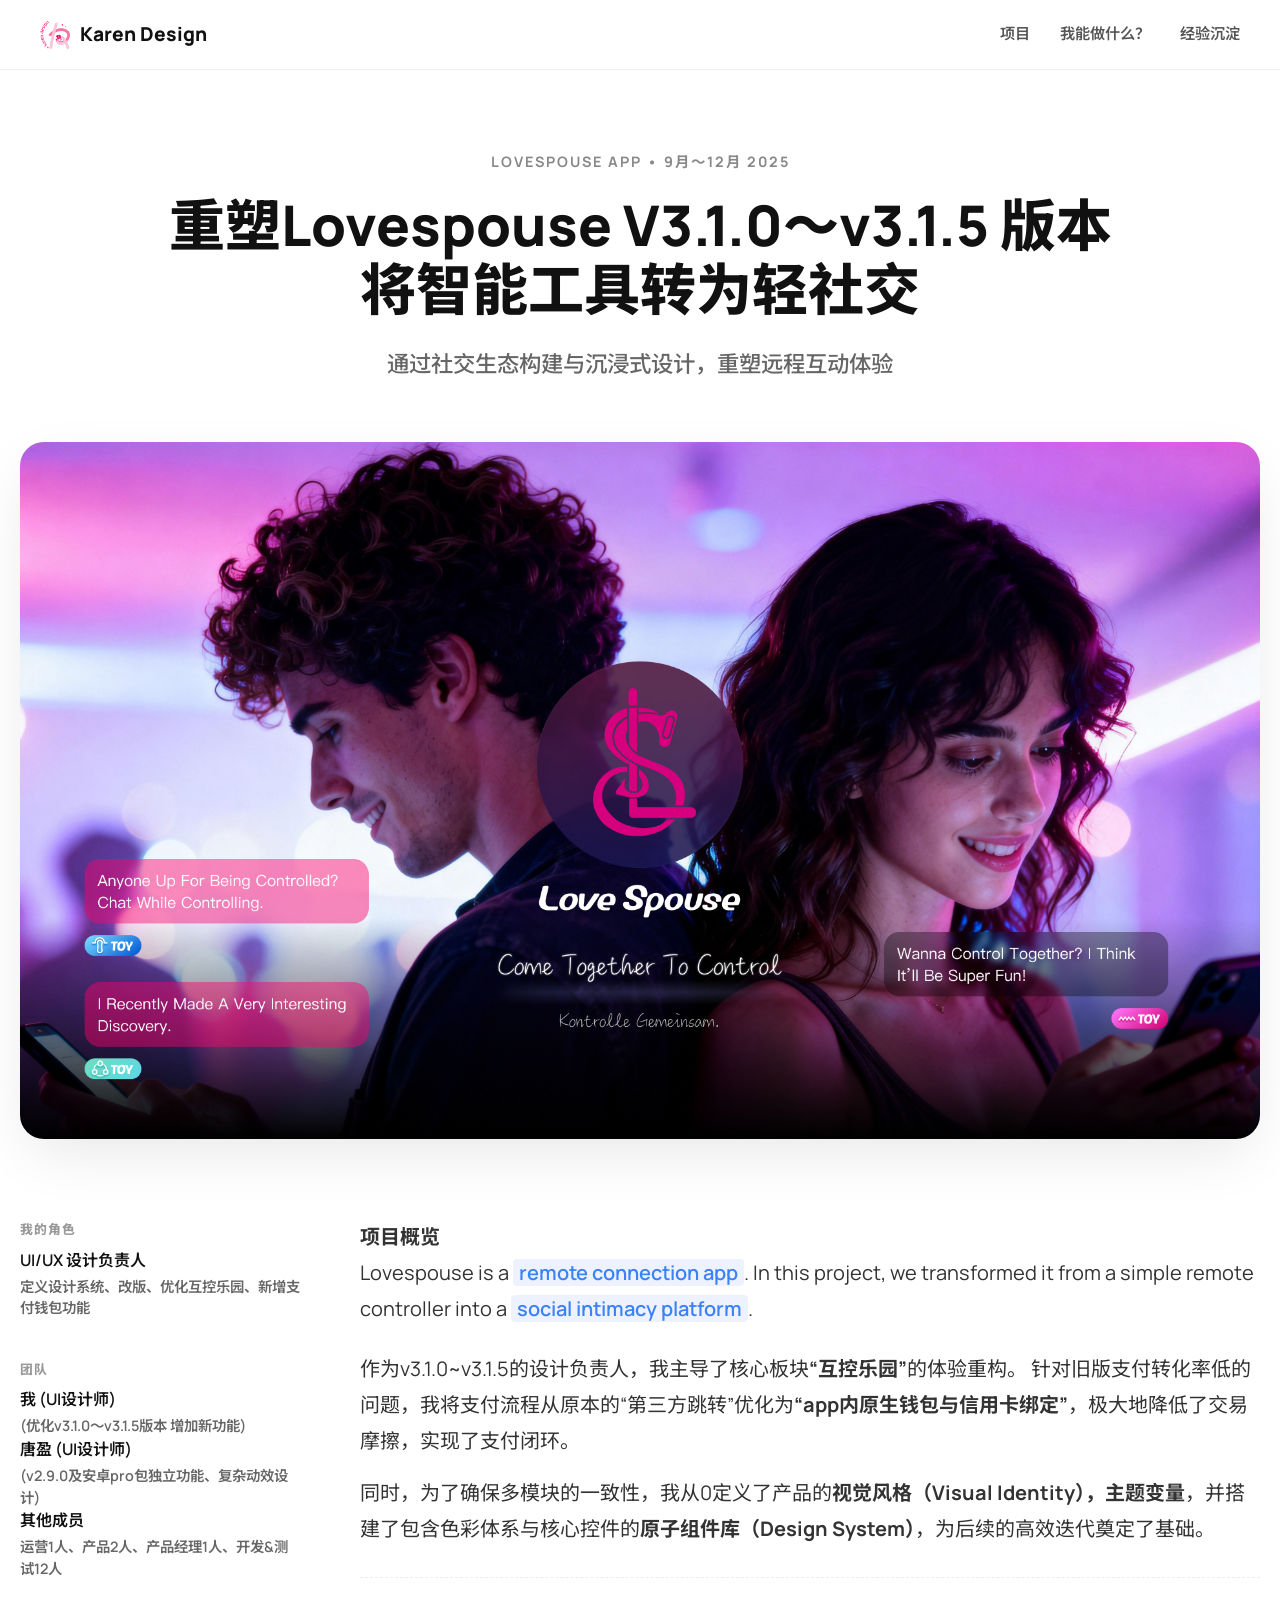
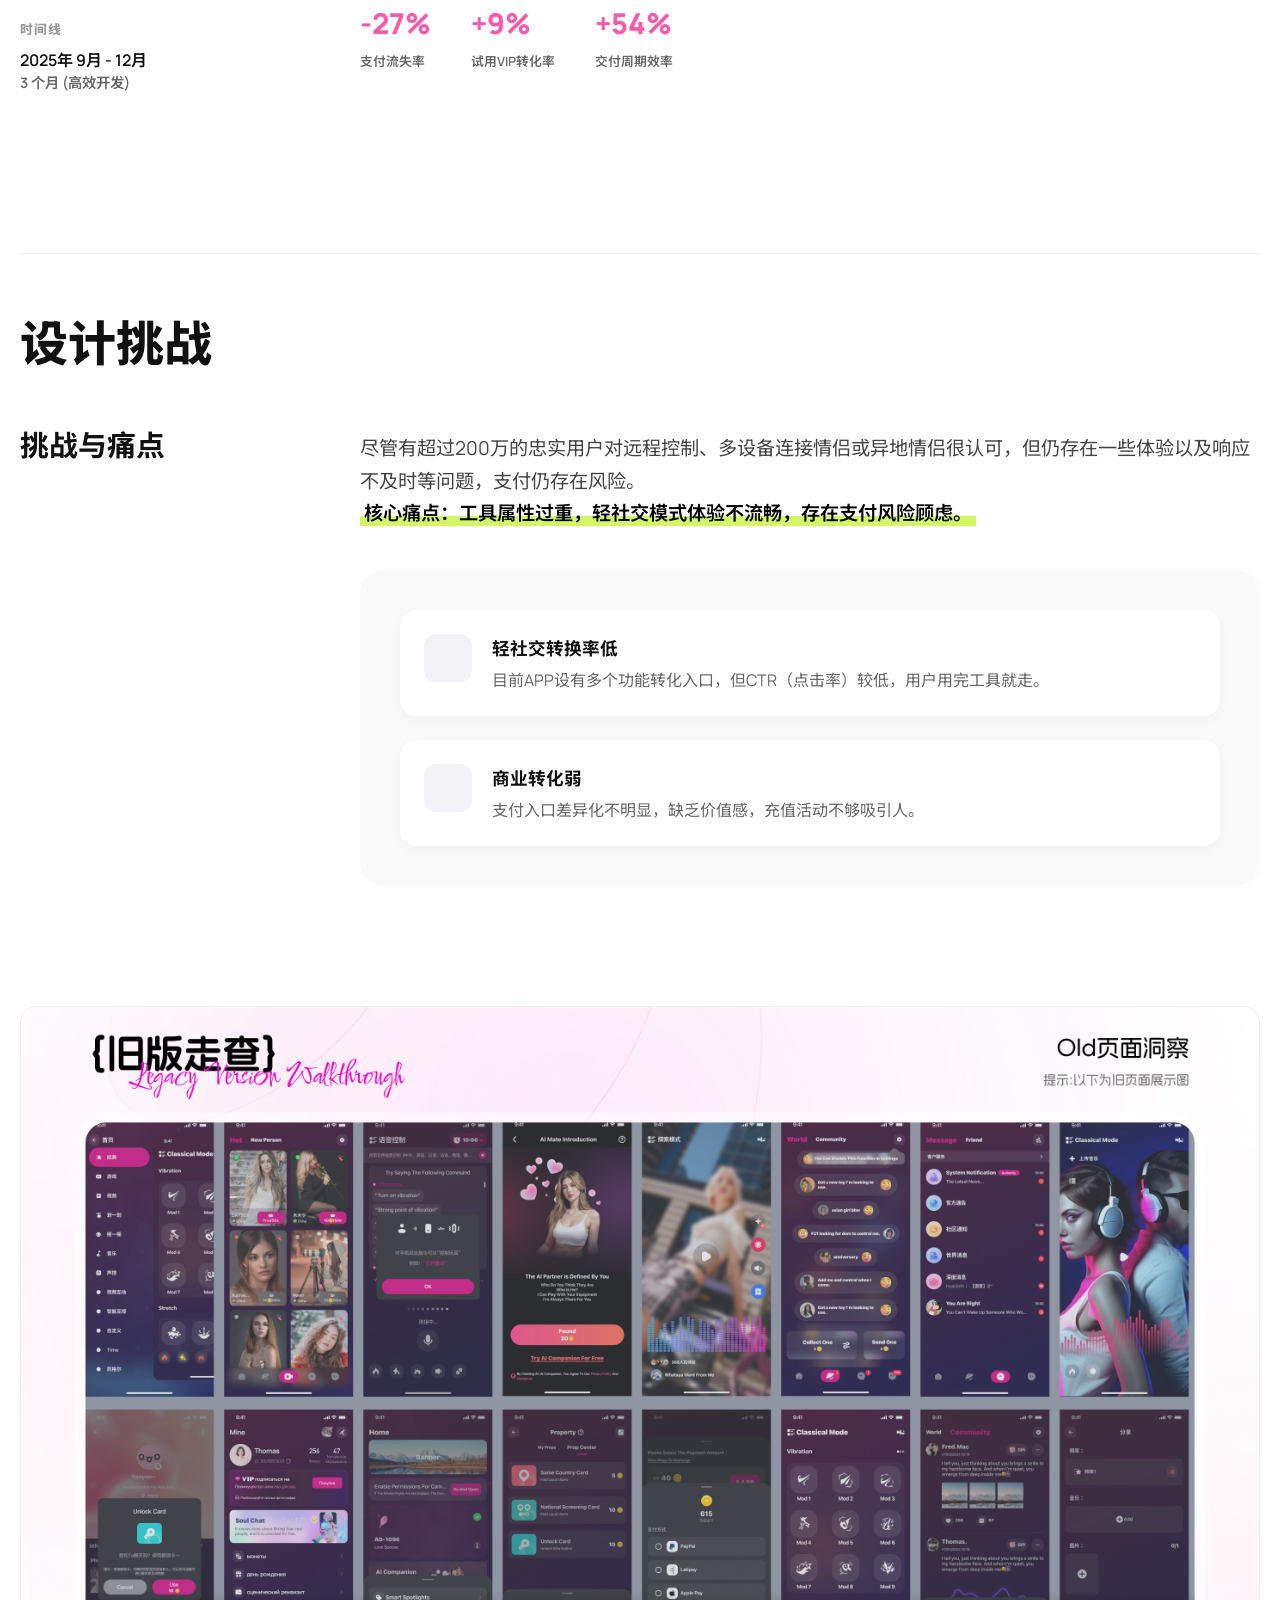
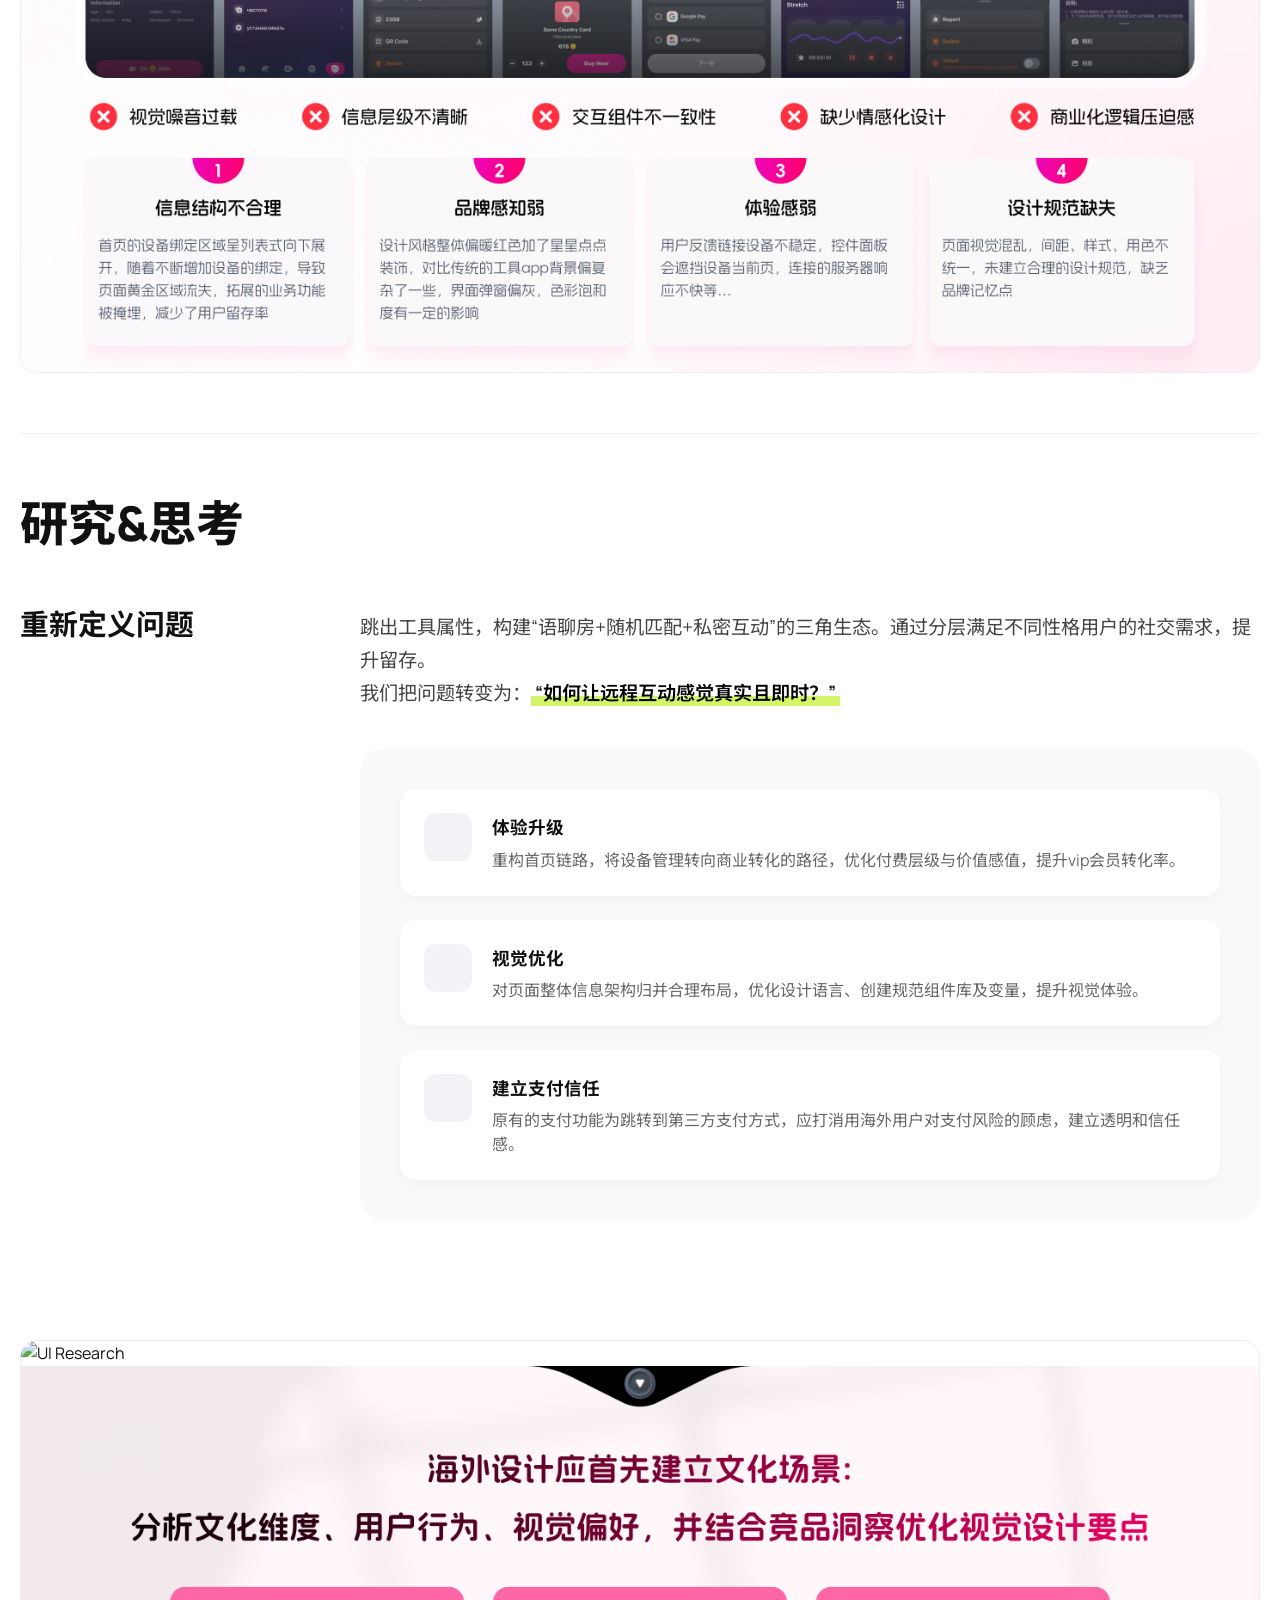
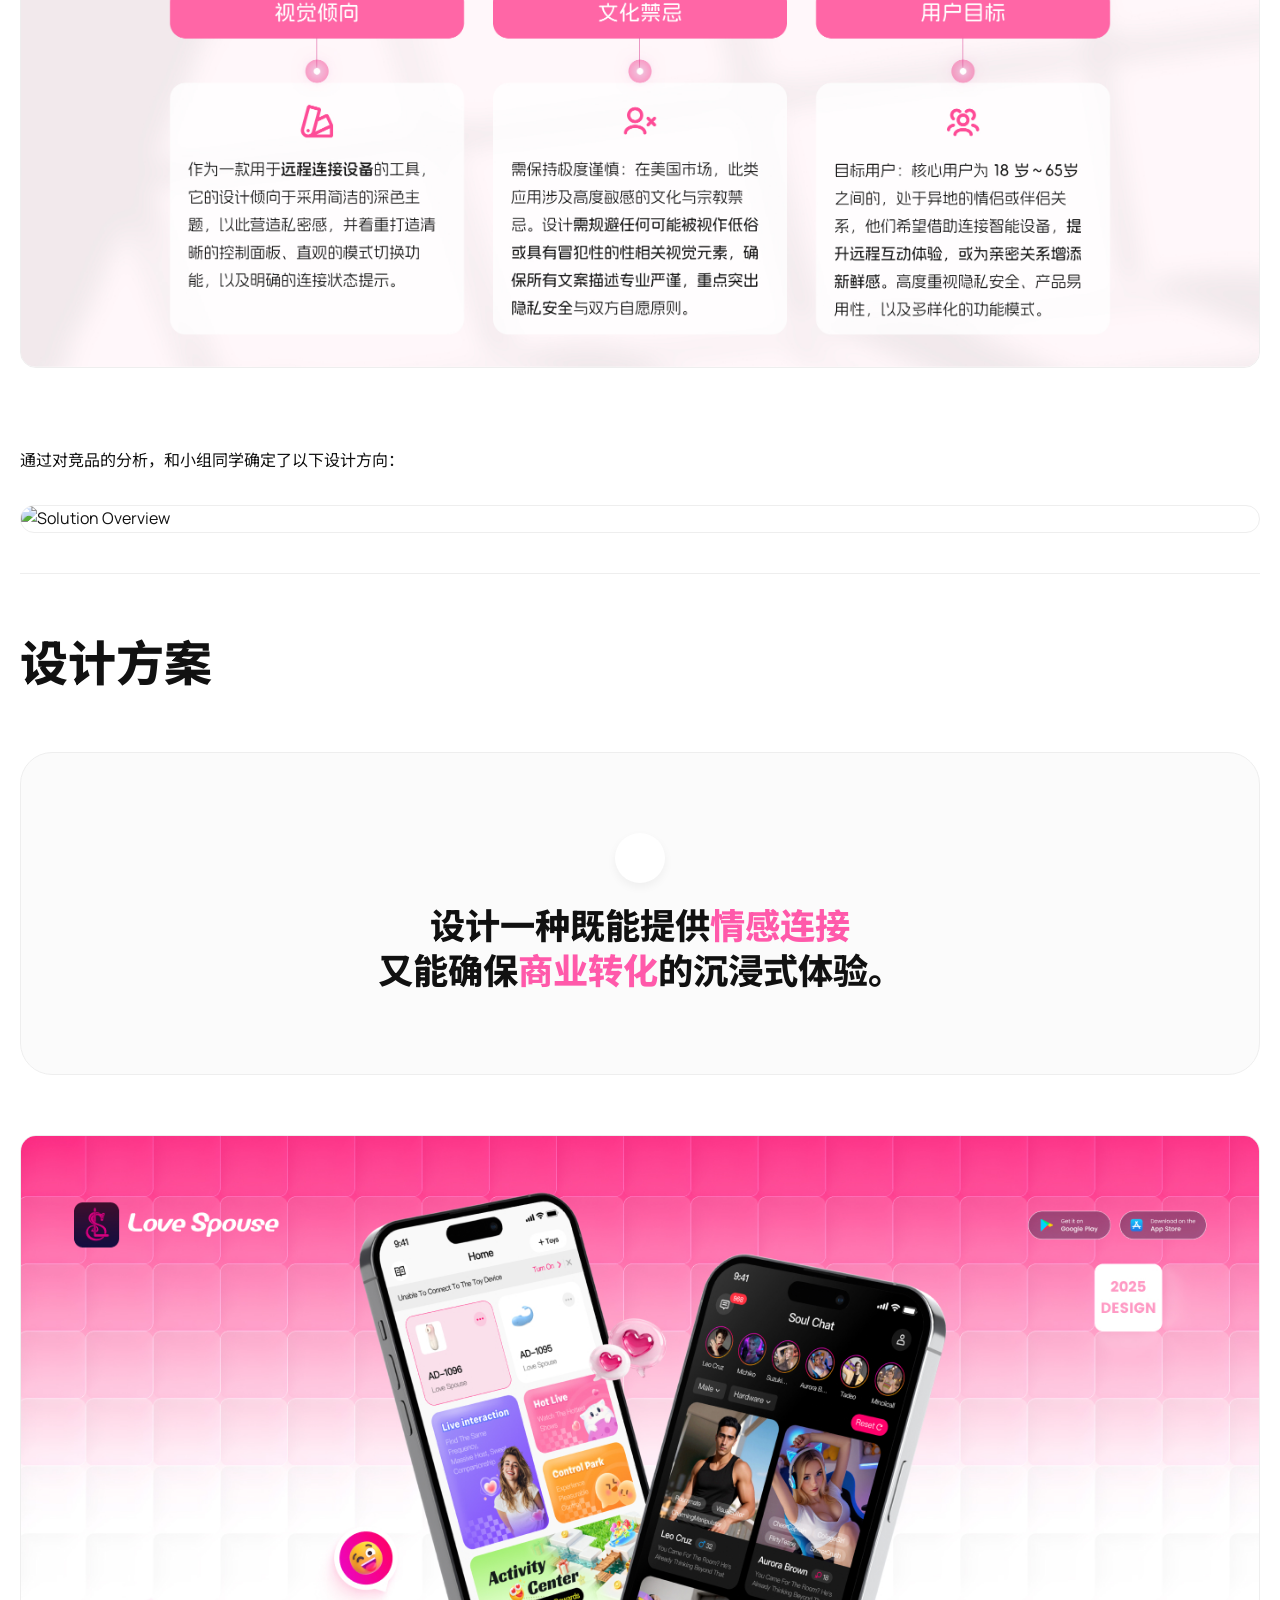
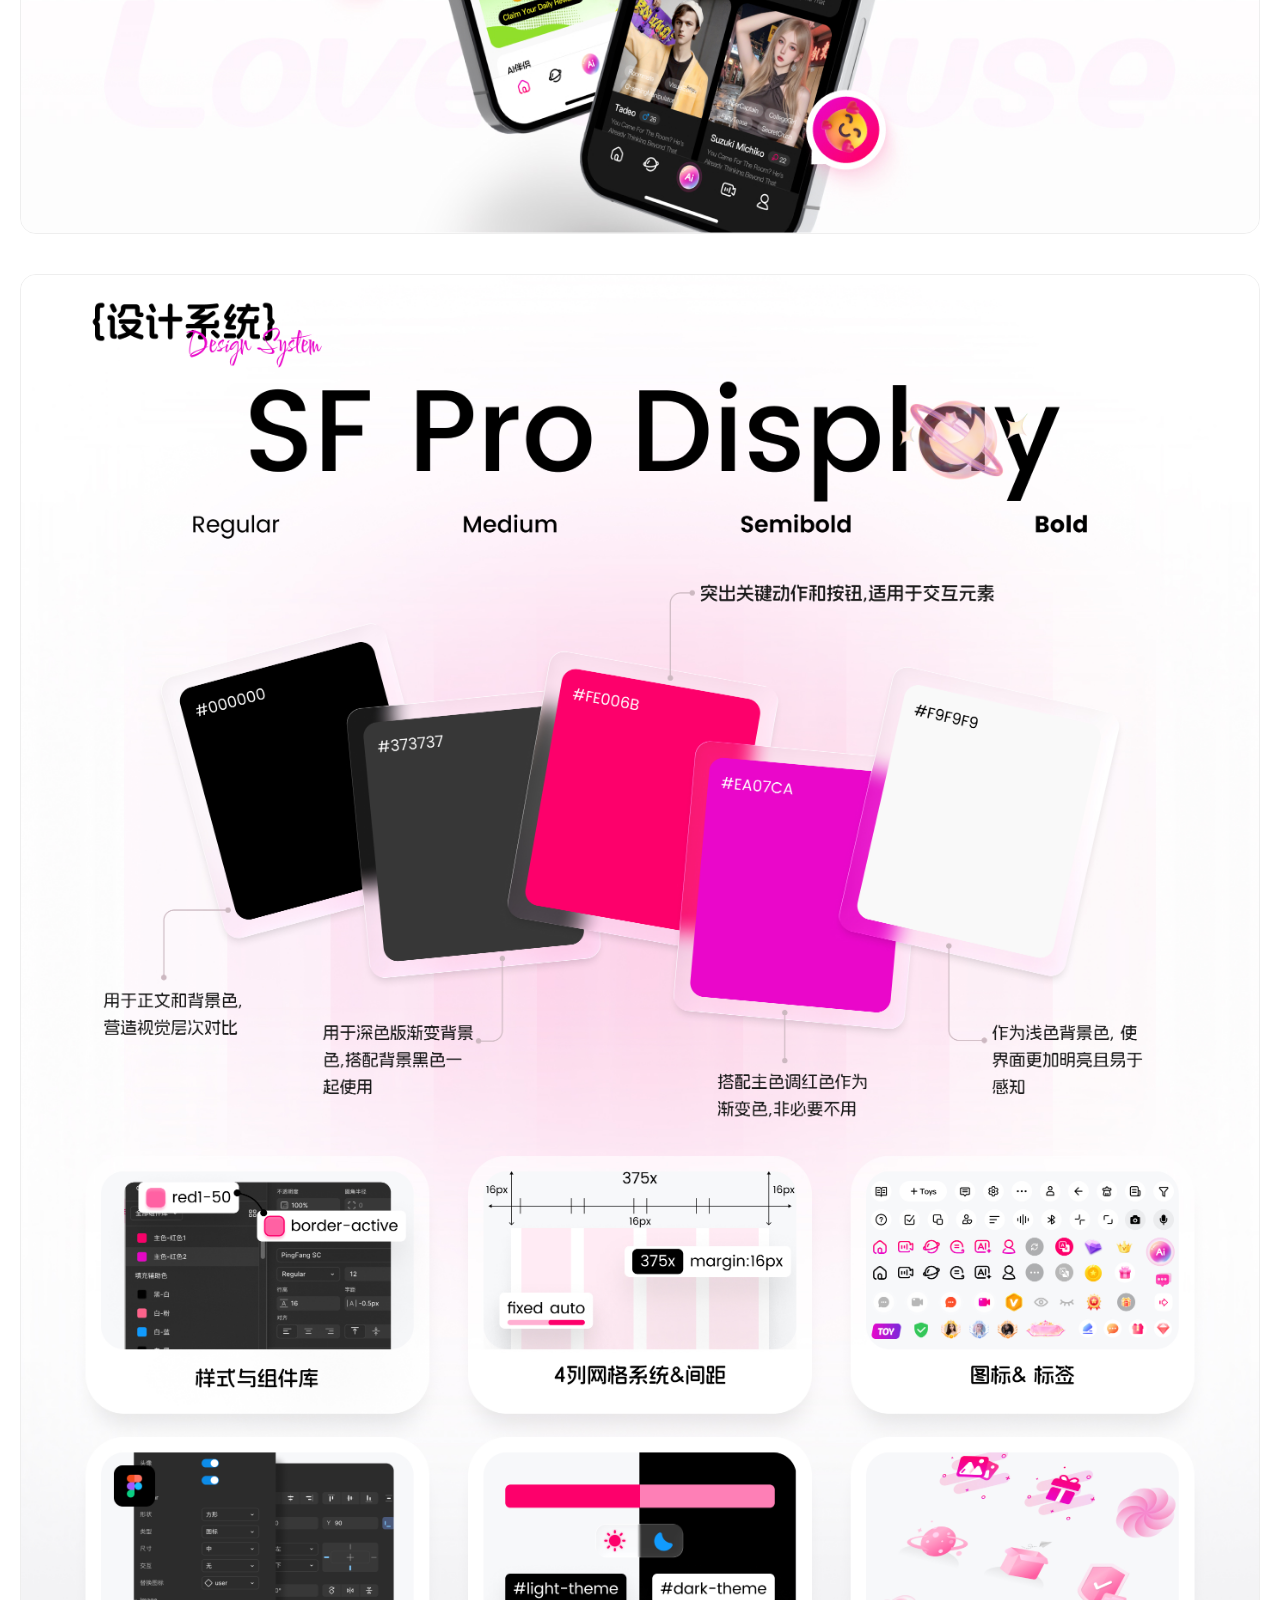
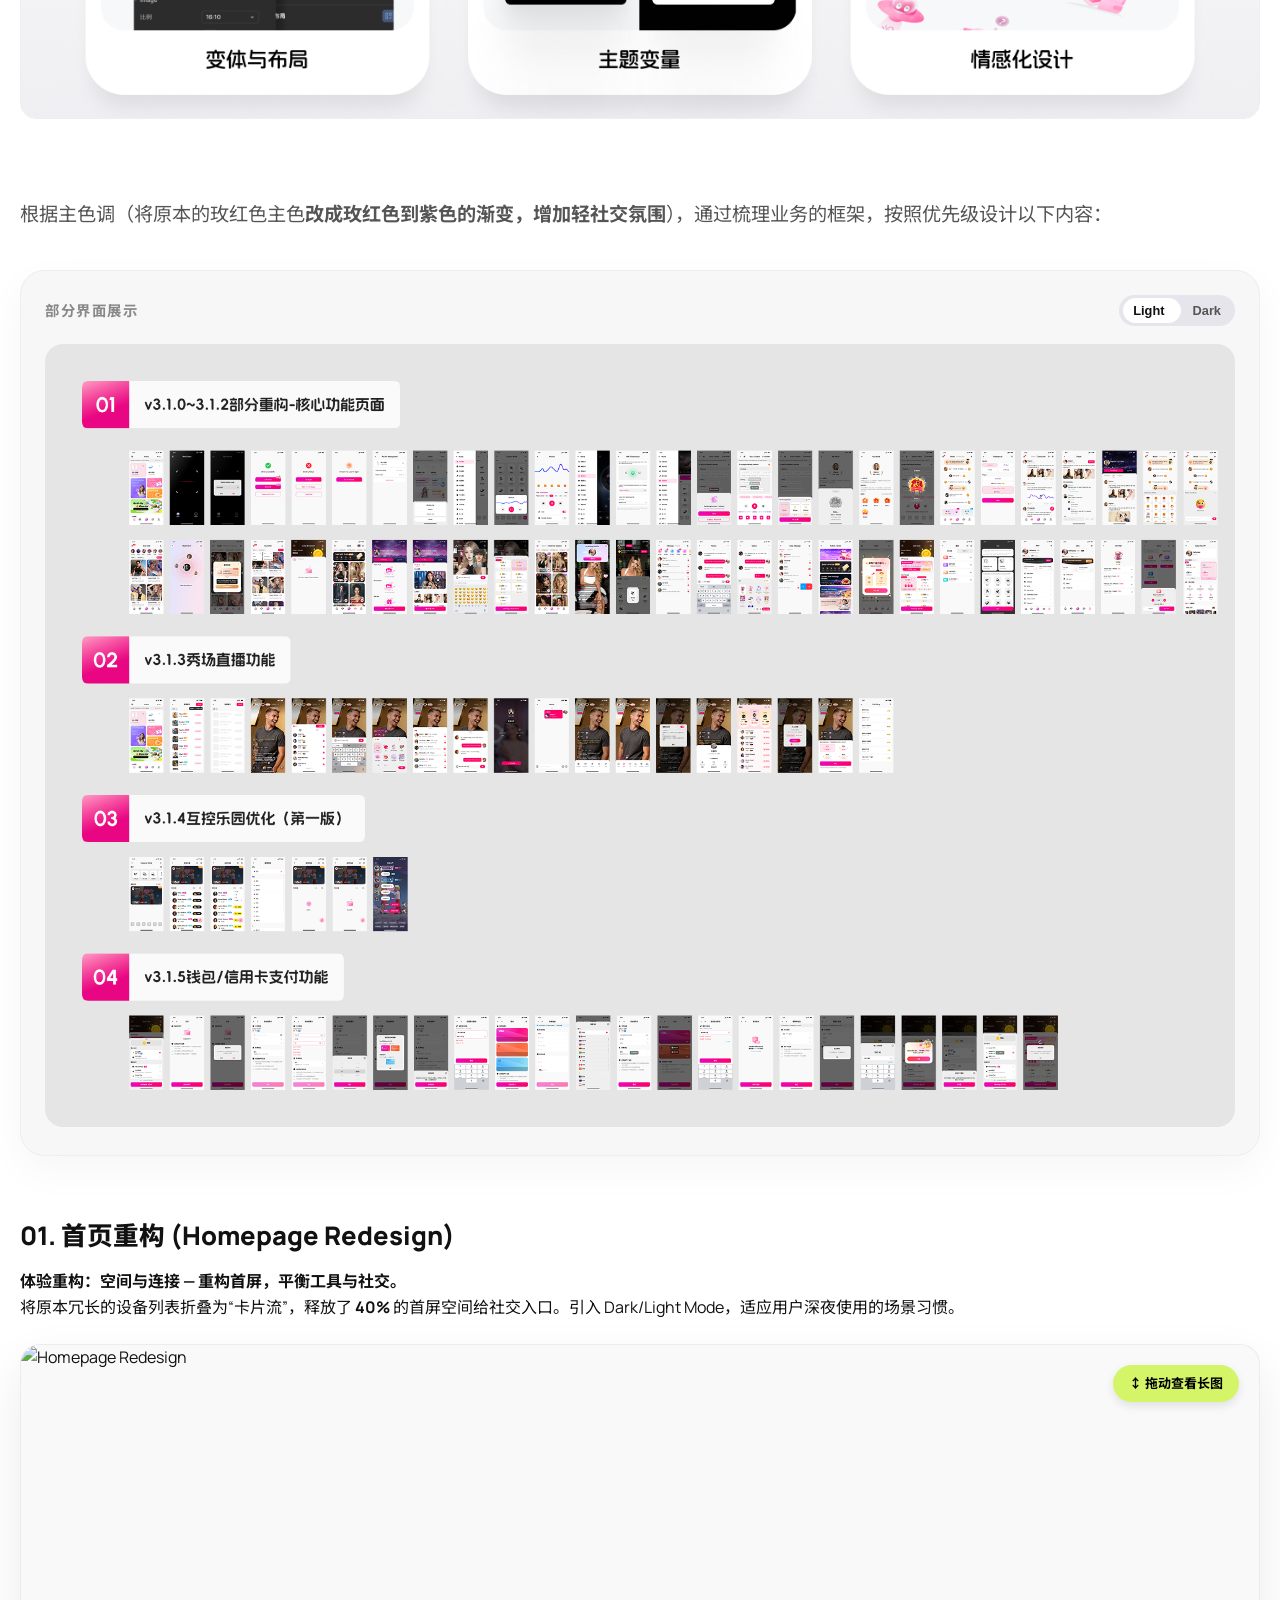
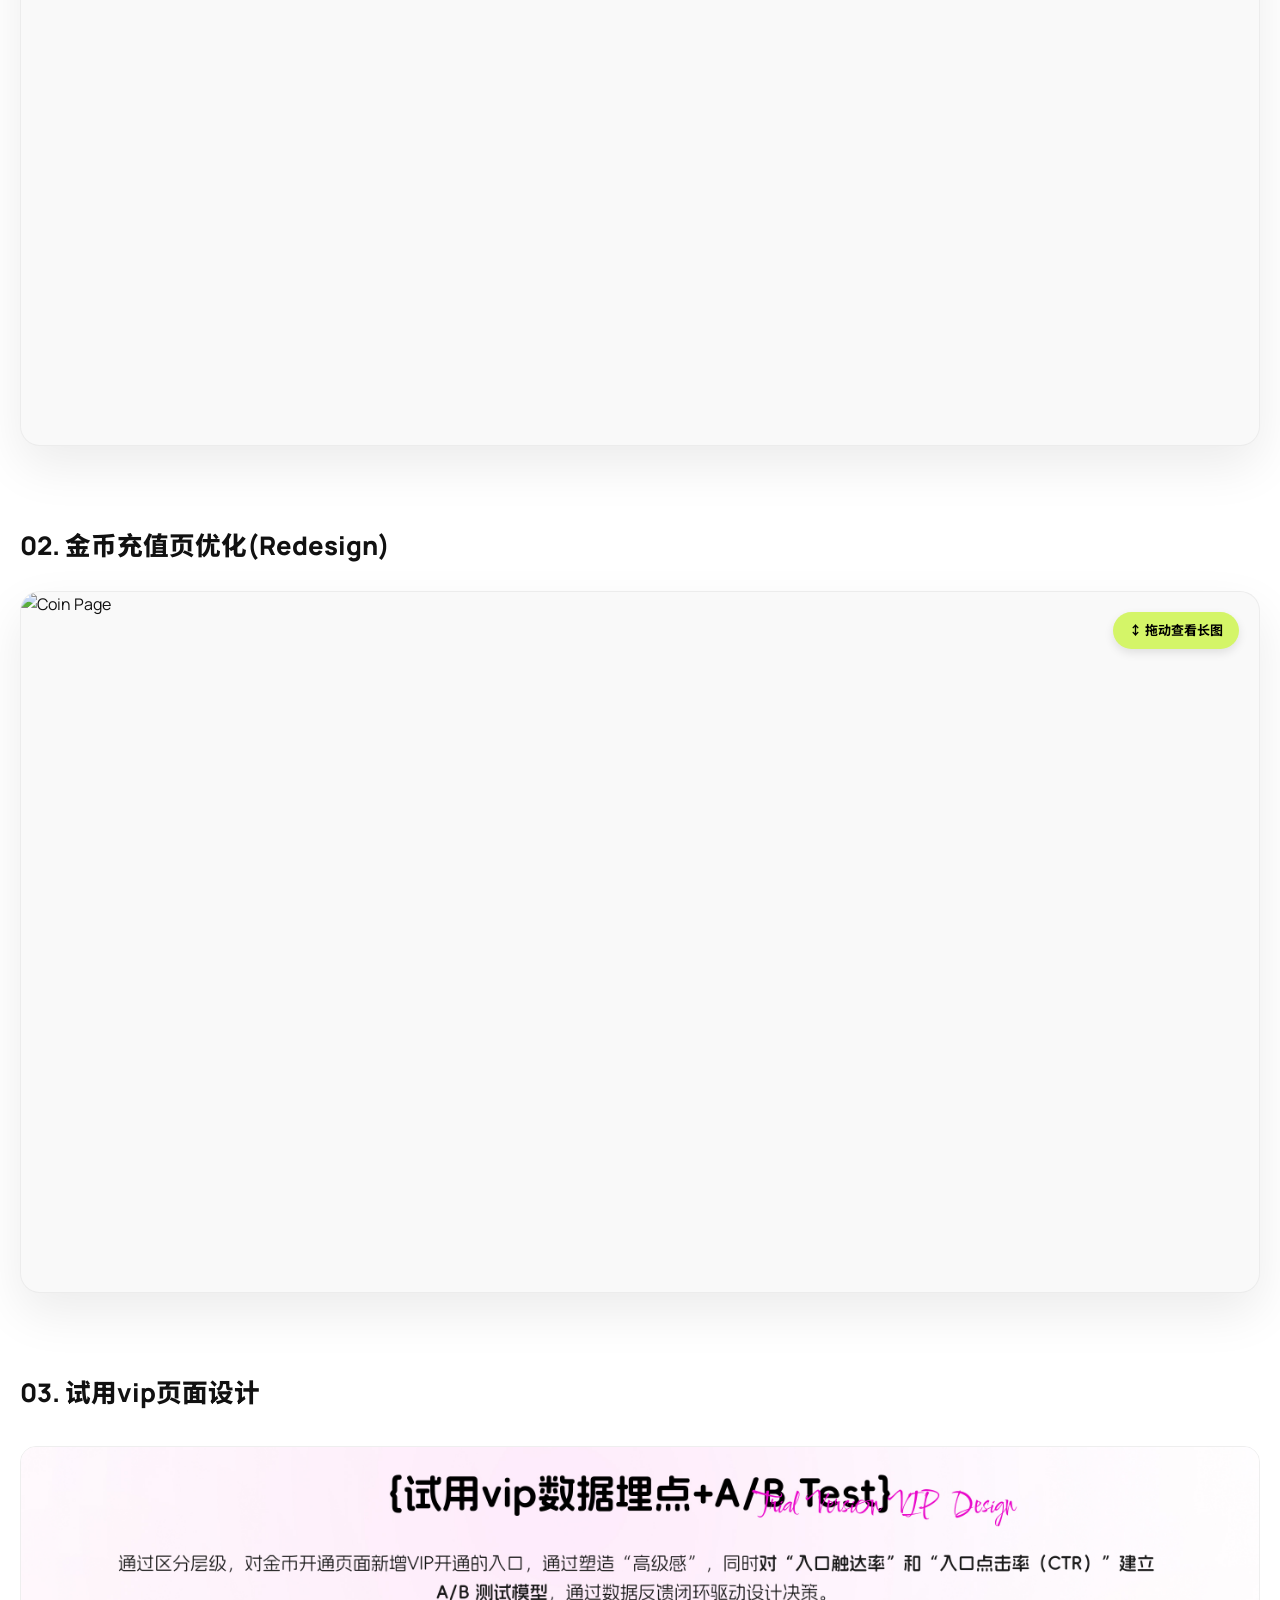
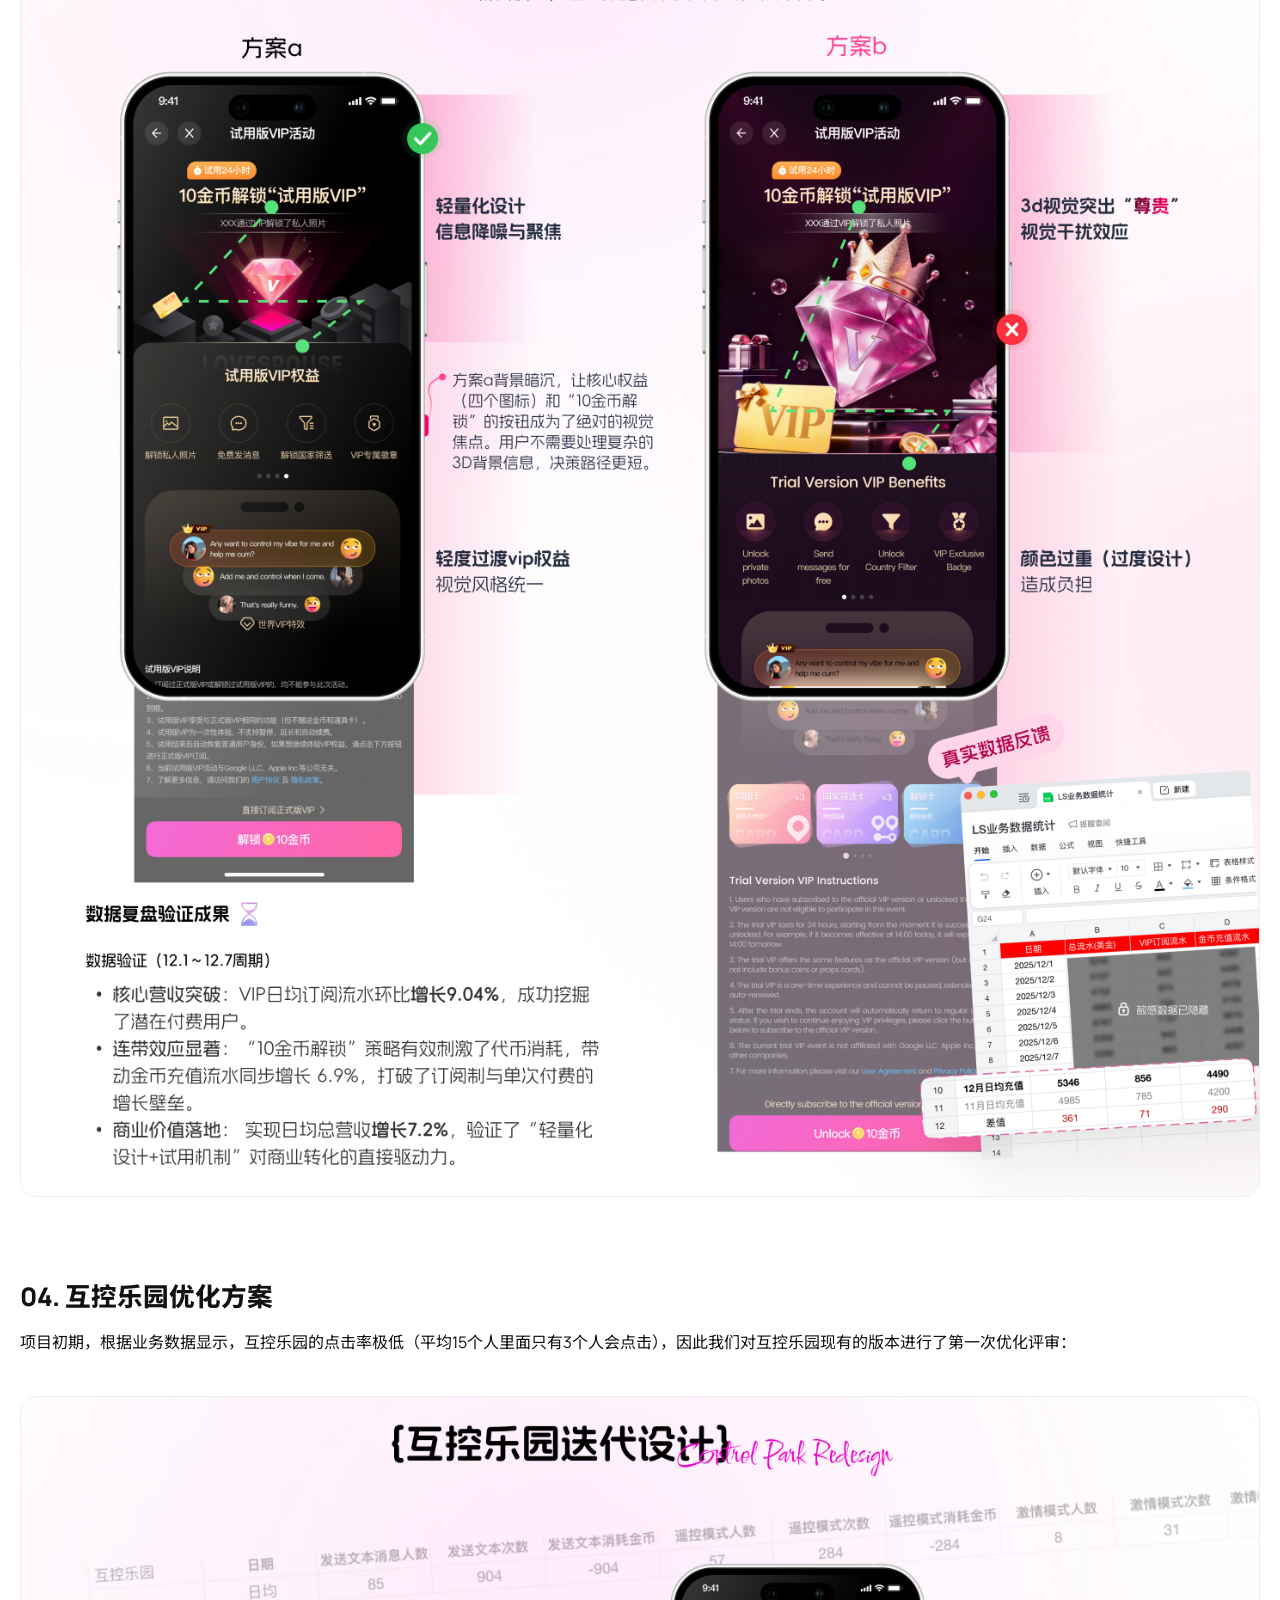
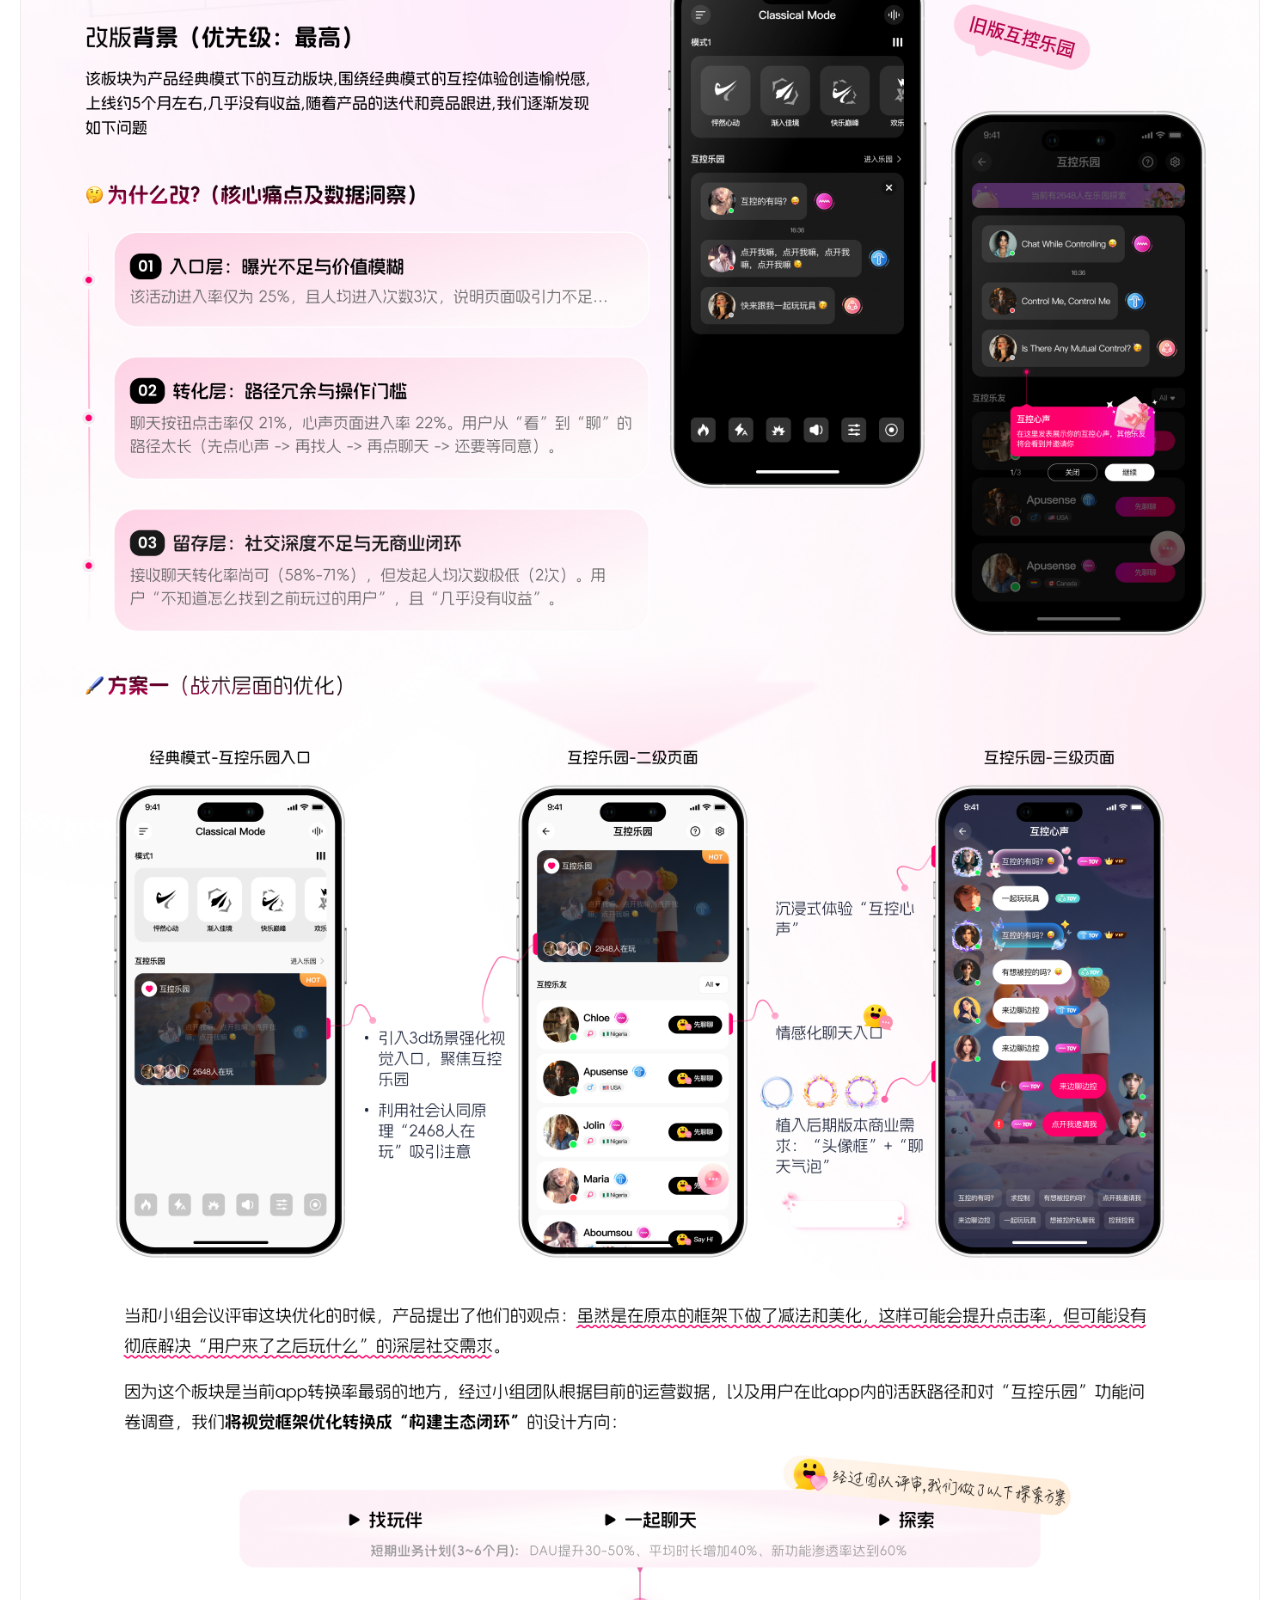
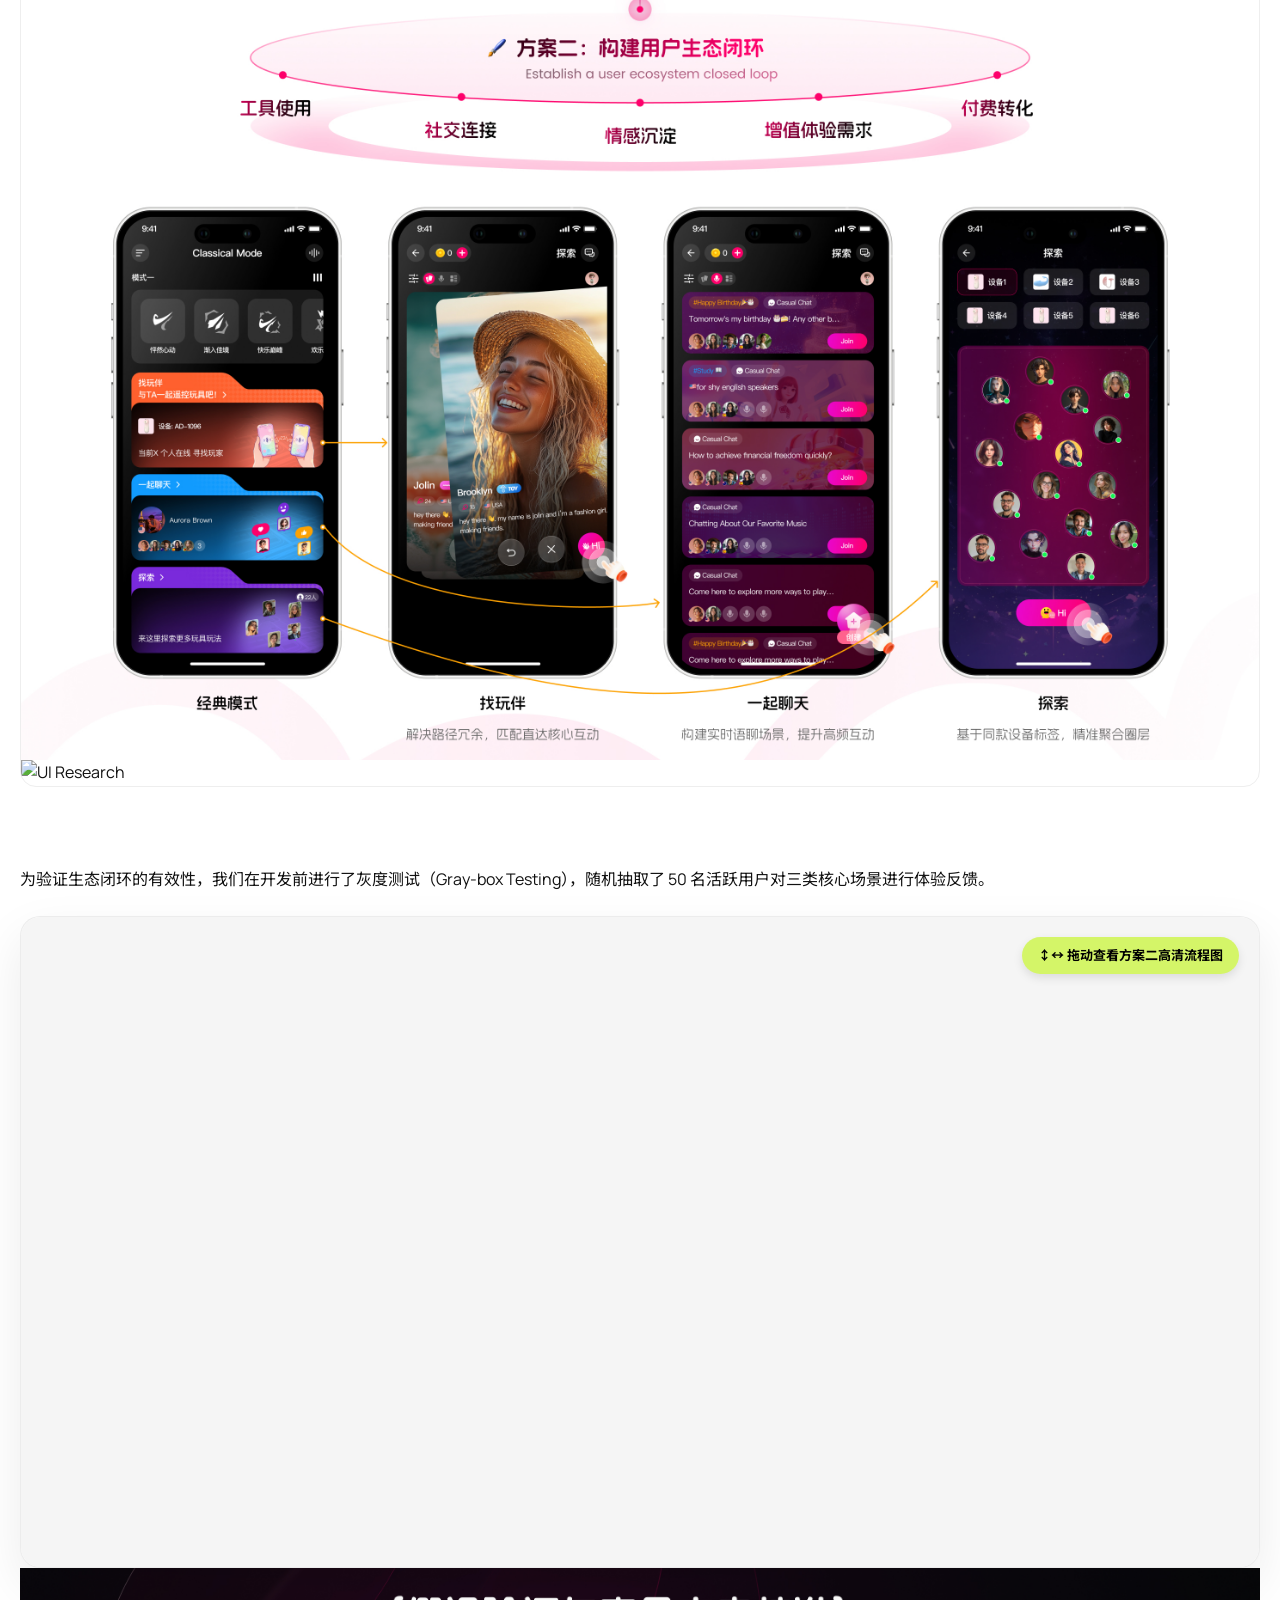
==== lovespouse.html @ 10c7882b "update-12" ====
<!DOCTYPE html>
<html lang="zh-CN">
<head>
    <meta charset="UTF-8">
    <meta name="viewport" content="width=device-width, initial-scale=1.0">
    <title>Lovespouse App - Case Study</title>
    <link href="https://cdn.jsdelivr.net/npm/remixicon@3.5.0/fonts/remixicon.css" rel="stylesheet">
    <link href="https://fonts.googleapis.com/css2?family=Manrope:wght@400;500;700;800&family=Noto+Sans+SC:wght@400;500;700&display=swap" rel="stylesheet">
    
    <style>
        :root {
            --bg-body: #ffffff;
            --text-main: #111111;
            --text-gray: #555555;
            --accent-color: #FF59AA; 
            --accent-light: rgba(255, 89, 170, 0.08);
            --rebel-green: #d4f568; 
            --nav-height: 70px;
            /* 核心宽度控制：统一为 1400px，与 Rebel Foods 保持一致 */
            --content-width: 1400px;
        }

        * { margin: 0; padding: 0; box-sizing: border-box; }
        html { scroll-behavior: smooth; }

        body {
            font-family: 'Manrope', 'Noto Sans SC', sans-serif;
            background-color: var(--bg-body);
            color: var(--text-main);
            line-height: 1.6;
            padding-top: var(--nav-height);
            overflow-x: hidden;
        }

        /* === 1. 进度条 === */
        .progress-container { position: fixed; top: 0; left: 0; width: 100%; height: 4px; z-index: 2000; background: transparent; }
        .progress-bar { height: 4px; background: linear-gradient(to right, rgba(255, 89, 170, 0.3), #FF59AA); width: 0%; transition: width 0.1s; }

        /* === 2. 顶部导航 === */
        nav {
            position: fixed; top: 0; left: 0; width: 100%; height: var(--nav-height);
            background: rgba(255, 255, 255, 0.98); backdrop-filter: blur(20px);
            display: flex; justify-content: space-between; align-items: center;
            padding: 0 40px; z-index: 1000; border-bottom: 1px solid rgba(0,0,0,0.05);
        }
        .brand { display: flex; align-items: center; gap: 10px; font-weight: 800; font-size: 1.2rem; text-decoration: none; color: var(--text-main); }
        .brand img { height: 28px; width: auto; display: block; }
        
        .menu { display: flex; gap: 30px; }
        .nav-link { text-decoration: none; color: var(--text-gray); font-weight: 600; font-size: 0.95rem; transition: color 0.3s; }
        .nav-link:hover { color: #000; }

        /* === 3. Hero & Header === */
        .project-header-info { 
            max-width: 1000px; margin: 0 auto; text-align: center; 
            padding-top: 80px; padding-bottom: 60px; 
        }
        .project-meta-top { font-size: 0.9rem; font-weight: 700; color: #888; text-transform: uppercase; letter-spacing: 2px; margin-bottom: 20px; }
        .project-main-title { font-size: 3.5rem; font-weight: 800; line-height: 1.15; margin-bottom: 24px; color: #111; }
        .project-sub-title { font-size: 1.4rem; color: #666; font-weight: 500; max-width: 800px; margin: 0 auto; }

        /* 顶部大图容器：宽度与下方内容严格一致 */
        .project-hero-wrapper { 
            width: 100%; 
            max-width: var(--content-width); /* 锁定最大宽度 */
            margin: 0 auto 80px auto; /* 居中 */
            padding: 0 20px; /* 移动端留白 */
        }
        .project-hero-image { 
            width: 100%; aspect-ratio: 16/9; 
            background-color: #f0f0f0; overflow: hidden; 
            border-radius: 24px; 
            box-shadow: 0 20px 60px -10px rgba(0,0,0,0.1); 
        }
        .project-hero-image img { width: 100%; height: 100%; object-fit: cover; }

        /* === 4. 主内容布局 (核心修复) === */
        .content-wrapper { 
            max-width: var(--content-width); /* 宽度统一为 1400px */
            margin: 0 auto; 
            display: flex; /* 开启 Flex 布局 */
            gap: 60px;     /* 左侧目录与右侧内容的间距 */
            padding: 0 20px 100px 20px;
            position: relative; 
        }
        
        /* 左侧目录 (Sticky) */
        .toc-sidebar { 
            width: 240px; 
            flex-shrink: 0; 
            position: sticky; 
            top: 100px; 
            height: fit-content; 
            display: none; /* 默认隐藏，JS控制显示 */
            opacity: 0; 
            transition: opacity 0.5s ease;
        }
        /* 当加上 active 类时显示 */
        .toc-sidebar.visible { display: block; opacity: 1; }

        .toc-label { font-size: 0.75rem; font-weight: 800; color: #bbb; letter-spacing: 1.5px; margin-bottom: 24px; text-transform: uppercase; }
        .toc-list { list-style: none; display: flex; flex-direction: column; gap: 16px; }
        .toc-link { text-decoration: none; color: #999; font-size: 1rem; font-weight: 500; transition: all 0.2s; position: relative; display: block; }
        .toc-link:hover { color: #000; }
        .toc-link.active { color: #000; font-weight: 800; }
        .toc-link.active::before { content: '●'; position: absolute; left: -18px; color: #FF59AA; font-size: 0.6rem; top: 7px; }

        /* 锚点滚动偏移：点击左侧目录时，目标不被固定顶栏遮挡 */
        #overview, #challenge, #research, #design, #results {
            scroll-margin-top: calc(var(--nav-height) + 24px);
        }

        /* 右侧主要内容区 */
        .main-content { 
            flex: 1; 
            min-width: 0; /* 防止子元素撑破 flex 容器 */
        }

        /* === 5. Overview 板块 === */
        .info-grid {
            display: grid; grid-template-columns: 280px 1fr; gap: 60px;
            margin-bottom: 120px; align-items: start;
        }
        .meta-item { margin-bottom: 40px; }
        .meta-item h4 { font-size: 0.8rem; font-weight: 800; text-transform: uppercase; margin-bottom: 8px; color: #999; letter-spacing: 1px; }
        .meta-item p { font-size: 1rem; color: #111; line-height: 1.5; margin: 0; font-weight: 600; }
        .overview-text { font-size: 1.25rem; line-height: 1.8; color: #333; font-weight: 400; }
        .highlight-bg { background: #eef2ff; padding: 0 6px; border-radius: 4px; color: #3b82f6; font-weight: 600; }

        /* === 6. T型布局 (大标题 + 左右分栏) === */
        .big-section-title {
            font-size: 3rem; font-weight: 800; color: #111;
            margin-top: 0; margin-bottom: 60px; padding-top: 60px;
            border-top: 1px solid #eee; line-height: 1.2;
        }

        .rebel-grid-layout {
            display: grid; 
            grid-template-columns: 280px 1fr; /* 左侧固定，右侧自适应 */
            gap: 60px; 
            align-items: start; margin-bottom: 120px;
        }

        .rebel-left-col { position: sticky; top: 120px; }
        .sub-heading { font-size: 1.8rem; font-weight: 700; color: #111; line-height: 1.3; margin: 0; margin-top: -5px; }

        .rebel-right-col { width: 100%; }
        .intro-text { font-size: 1.2rem; color: #444; line-height: 1.7; margin-bottom: 40px; }
        .marker { background: linear-gradient(180deg, transparent 60%, #d4f568 60%); padding: 0 4px; font-weight: 600; color: #000; }

        /* 白色卡片组 */
        .grey-card-container {
            background: #f9f9f9; border-radius: 24px; padding: 40px;
            display: flex; flex-direction: column; gap: 24px;
        }
        .white-card-item {
            display: flex; gap: 20px; align-items: flex-start;
            background: #ffffff; padding: 24px; border-radius: 16px;
            box-shadow: 0 4px 12px rgba(0,0,0,0.03);
        }
        .icon-box {
            width: 48px; height: 48px; background: #f2f2f7; border-radius: 12px;
            display: flex; align-items: center; justify-content: center;
            font-size: 24px; color: #FF59AA; flex-shrink: 0;
        }
        .text-box h4 { font-size: 1.1rem; font-weight: 700; margin: 0 0 6px 0; color: #111; }
        .text-box p { font-size: 1rem; color: #666; margin: 0; line-height: 1.5; }
        
        .content-img { width: 100%; border-radius: 16px; margin: 32px 0; display: block; border: 1px solid #eee; }

        /* 通用外边距工具类，替代 inline style */
        .mb-16 { margin-bottom: 16px; }
        .mb-20 { margin-bottom: 20px; }
        .mb-40 { margin-bottom: 40px; }
        .mb-60 { margin-bottom: 60px; }

        /* 方案说明文字样式（替代 inline style） */
        .solution-subtitle {
            margin-bottom: 40px;
            font-size: 1.2rem;
            color: #555;
        }

        /* === 新增：双图无缝合并样式 === */
.merged-image-container {
    width: 100%;
    display: flex;
    flex-direction: column; /* 让图片竖向排列 */
    border-radius: 16px;    /* 统一的大圆角只加在容器上 */
    overflow: hidden;       /* 裁剪内部图片，确保圆角生效 */
    border: 1px solid #eee; /* 边框加在容器上 */
    margin: 40px 0 80px 0;  /* 保持原本的外部呼吸感 */
}

.merged-img {
    width: 100%;
    height: auto;
    display: block;         /* 关键：消除图片底部的默认微小缝隙 */
    margin: 0 !important;   /* 强制去除间距 */
    border: none;           /* 去除图片自身的边框 */
    border-radius: 0;       /* 去除图片自身的圆角 */
}

        /* === 7. Design Solution & 拖拽样式 === */
        .statement-card {
            background: #fbfbfb; border: 1px solid #eee; border-radius: 32px;
            padding: 80px 40px; text-align: center; margin-bottom: 60px;
            position: relative; overflow: hidden;
        }
        .statement-icon { width: 50px; height: 50px; margin: 0 auto 20px; background: #fff; border-radius: 50%; display: flex; align-items: center; justify-content: center; box-shadow: 0 4px 10px rgba(0,0,0,0.05); color: var(--accent-color); font-size: 24px; }
        .statement-title { font-size: 2.2rem; font-weight: 800; color: #111; line-height: 1.3; max-width: 800px; margin: 0 auto; }

        /* 设计方案：亮/暗原型对比切换卡片 */
        .prototype-toggle-card {
            margin: 40px 0 60px 0;
            border-radius: 24px;
            background: #f7f7f8;
            border: 1px solid #eee;
            padding: 24px 24px 28px 24px;
            box-shadow: 0 14px 40px rgba(0,0,0,0.04);
        }
        .prototype-toggle-header {
            display: flex;
            align-items: center;
            justify-content: space-between;
            gap: 16px;
            margin-bottom: 18px;
        }
        .prototype-label {
            font-size: 0.9rem;
            font-weight: 700;
            text-transform: uppercase;
            letter-spacing: 1.5px;
            color: #888;
        }
        .prototype-switch {
            position: relative;
            display: inline-flex;
            align-items: center;
            padding: 4px;
            border-radius: 999px;
            border: none;
            background: #e5e5eb;
            cursor: pointer;
            gap: 8px;
            font-size: 0.8rem;
            font-weight: 600;
            color: #555;
        }
        .prototype-switch-label {
            padding: 4px 10px;
            z-index: 2;
        }
        .prototype-switch-knob {
            position: absolute;
            top: 3px;
            bottom: 3px;
            width: 50%;
            border-radius: 999px;
            background: #111;
            transition: transform 0.22s ease, background 0.22s ease;
        }
        .prototype-switch.light .prototype-switch-knob {
            transform: translateX(0);
            background: #ffffff;
        }
        .prototype-switch.dark .prototype-switch-knob {
            transform: translateX(100%);
            background: #111111;
        }
        .prototype-switch.light .prototype-switch-label--light {
            color: #111;
        }
        .prototype-switch.dark .prototype-switch-label--dark {
            color: #fff;
        }

        .prototype-frame {
            position: relative;
            width: 100%;
            border-radius: 18px;
            overflow: hidden;
            background: #ddd;
        }
        .prototype-image {
            display: none;
            width: 100%;
            height: auto;
        }
        .prototype-image.active {
            display: block;
        }

        /* 跑马灯 */
        .marquee-wrapper { width: 100%; overflow: hidden; padding: 20px 0; background: transparent; }
        .marquee-track { display: flex; width: max-content; gap: 20px; }
        .marquee-item { height: 280px; width: auto; border-radius: 16px; border: 1px solid #eee; flex-shrink: 0; }
        @keyframes scroll-left { 0% { transform: translateX(0); } 100% { transform: translateX(-50%); } }
        @keyframes scroll-right { 0% { transform: translateX(-50%); } 100% { transform: translateX(0); } }
        .scroll-left .marquee-track { animation: scroll-left 40s linear infinite; }
        .scroll-right .marquee-track { animation: scroll-right 40s linear infinite; }

        /* === 🔥 拖拽画框 + 方案卡片 === */
        .solution-item { 
            margin-bottom: 80px; /* 统一各方案块之间的垂直间距，避免过大割裂感 */
        }
        .solution-item h3 { font-size: 1.6rem; font-weight: 800; margin-bottom: 12px; color: #111; }
        
        .drag-scroll-wrapper {
            position: relative; width: 100%; border-radius: 20px;
            overflow: hidden; /* 隐藏溢出，形成画框 */
            box-shadow: 0 20px 50px rgba(0,0,0,0.08);
            border: 1px solid rgba(0,0,0,0.05); background: #f9f9f9; margin-top: 24px;
        }
        .drag-hint {
            position: absolute; top: 20px; right: 20px;
            background: #d4f568; color: #000; padding: 8px 16px; border-radius: 30px;
            font-size: 13px; font-weight: 700; z-index: 10; pointer-events: none;
            box-shadow: 0 4px 10px rgba(0,0,0,0.1);
        }
        
        .drag-container { 
            overflow: hidden; cursor: grab; position: relative; 
            display: block; /* 确保是 block 布局 */
        }
        .drag-container:active { cursor: grabbing; }

        /* A. 竖向长图 (首页/金币) -> 宽度100%，高度自动，上下拖 */
        .vertical-mode { 
            height: 700px; /* 画框高度 */
            width: 100%; 
        }
        .vertical-mode img { 
            width: 100%;      /* 撑满容器宽度 */
            height: auto;     /* 高度自适应 */
            display: block; pointer-events: none; 
            transition: transform 0.25s ease-out;
            transform-origin: center;
        }
        /* 悬浮时略微放大，方便细节查看（仍在画框内） */
        .drag-container.vertical-mode:hover img {
            transform: scale(1.12);
        }

        /* B. 横向宽图 (互控乐园) -> 横向滚动 */
        .horizontal-mode { 
            height: 650px;    /* 设定画框高度 */
            width: 100%; 
            overflow-x: auto; 
            display: flex; 
            align-items: flex-start;
        }
        
        .horizontal-mode img { 
            height: 100% !important; 
            width: auto !important;  
            max-width: none !important; 
            display: block; 
            pointer-events: none; 
        }

        /* C. 画框内四向拖动 (Frame + Pan) - 参考 Rebel Foods 画框效果 */
        .frame-pan-mode {
            position: relative;
            width: 100%;
            height: 650px;
            overflow: hidden;
            cursor: grab;
            background: #f5f5f5;
            border-radius: inherit;
        }
        .frame-pan-mode:active { cursor: grabbing; }
        .frame-pan-mode .pan-inner {
            position: absolute;
            top: 0;
            left: 0;
            width: 100%;
            height: 100%;
            will-change: transform;
        }
        .frame-pan-mode .pan-inner img {
            display: block;
            width: 100%;
            height: 100%;
            object-fit: contain;
            object-position: center;
            pointer-events: none;
            user-select: none;
        }

        /* 8. 底部 */
        .next-navigation { max-width: var(--content-width); margin: 0 auto; padding: 0 20px 120px 20px; display: grid; grid-template-columns: 1fr 1fr; gap: 30px; }
        .nav-card { display: flex; flex-direction: column; justify-content: center; padding: 40px; background: linear-gradient(145deg, #ffffff 0%, #f8f9fc 100%); border: 1px solid #fff; border-radius: 24px; text-decoration: none; color: inherit; box-shadow: 0 10px 30px rgba(0,0,0,0.03); transition: all 0.3s ease; position: relative; overflow: hidden; }
        .nav-card:hover { transform: translateY(-5px); box-shadow: 0 20px 40px rgba(0,0,0,0.08); border-color: #e0e0e0; }
        .nav-label { font-size: 0.85rem; font-weight: 700; color: #999; text-transform: uppercase; margin-bottom: 12px; letter-spacing: 1px; display: flex; align-items: center; gap: 6px; }
        .nav-title { font-size: 1.8rem; font-weight: 800; color: #111; line-height: 1.2; }
        .nav-arrow { position: absolute; right: 40px; top: 50%; transform: translateY(-50%); width: 48px; height: 48px; background: #fff; border-radius: 50%; display: flex; align-items: center; justify-content: center; box-shadow: 0 4px 10px rgba(0,0,0,0.05); transition: all 0.3s; }
        .nav-card:hover .nav-arrow { background: #000; color: #fff; transform: translateY(-50%) scale(1.1); }

        @media (max-width: 900px) {
            .content-wrapper { flex-direction: column; }
            .toc-sidebar { display: none !important; }
            .info-grid { grid-template-columns: 1fr; gap: 40px; }
            .rebel-grid-layout { grid-template-columns: 1fr; gap: 30px; }
            .vertical-mode, .horizontal-mode, .frame-pan-mode { height: 400px; }
        }
    </style>
</head>
<body>

    <div class="progress-container"><div class="progress-bar" id="progressBar"></div></div>

    <nav>
        <a href="index.html" class="brand"><img src="logo.png" alt="Logo"> Karen Design</a>
        <div class="menu">
            <a href="index.html" class="nav-link">项目</a>
            <a href="services.html" class="nav-link">我能做什么？</a>
            <a href="#" class="nav-link">经验沉淀</a>
        </div>
    </nav>

    <section class="project-header-info">
        <div class="project-meta-top">Lovespouse App • 9月～12月 2025</div>
        <h1 class="project-main-title">重塑Lovespouse V3.1.0～v3.1.5 版本<br>将智能工具转为轻社交</h1>
        <div class="project-sub-title">通过社交生态构建与沉浸式设计，重塑远程互动体验</div>
    </section>

    <div class="project-hero-wrapper">
        <div class="project-hero-image">
            <img src="ls-solution-01.jpg" alt="Hero Image">
        </div>
    </div>

    <div class="content-wrapper">
        
        <aside class="toc-sidebar" id="tocSidebar">
            <div class="toc-label">Contents</div>
            <ul class="toc-list">
                <li><a href="#overview" class="toc-link">Overview 概述</a></li>
                <li><a href="#challenge" class="toc-link">The Challenge 挑战</a></li>
                <li><a href="#research" class="toc-link">Research & Notes 思考</a></li>
                <li><a href="#design" class="toc-link">Design Solution 方案</a></li>
                <li><a href="#results" class="toc-link">Results 结果</a></li>
            </ul>
        </aside>

        <main class="main-content">
            
            <div class="info-grid" id="overview">
                <div class="info-col meta-column">
                    <div class="meta-item">
                        <h4>我的角色</h4>
                        <p>UI/UX 设计负责人</p>
                        <p style="font-size:0.9rem; color:#666; margin-top:4px;">定义设计系统、改版、优化互控乐园、新增支付钱包功能</p>
                    </div>
                    <div class="meta-item">
                        <h4>团队</h4>
                        <p>我 (UI设计师)</p>
                        <p style="font-size:0.9rem; color:#666; margin-top:4px;">(优化v3.1.0～v3.1.5版本 增加新功能)</p>
                        <p>唐盈 (UI设计师)</p>
                        <p style="font-size:0.9rem; color:#666; margin-top:4px;">(v2.9.0及安卓pro包独立功能、复杂动效设计)</p>
                        <p>其他成员</p>
                        <p style="font-size:0.9rem; color:#666; margin-top:4px;">运营1人、产品2人、产品经理1人、开发&测试12人</p>
                    </div>
                    <div class="meta-item">
                        <h4>时间线</h4>
                        <p>2025年 9月 - 12月</p>
                        <p style="font-size:0.9rem; color:#666;">3 个月 (高效开发)</p>
                    </div>
                </div>

                <div class="info-col">
                    <div class="overview-text">
                        <h4>项目概览</h4> 
                        <p>
                            Lovespouse is a <span class="highlight-bg">remote connection app</span>. 
                            In this project, we transformed it from a simple remote controller into a 
                            <span class="highlight-bg">social intimacy platform</span>.
                        </p>
                        <p style="margin-top: 24px;">
                            作为v3.1.0~v3.1.5的设计负责人，我主导了核心板块<strong>“互控乐园”</strong>的体验重构。
                            针对旧版支付转化率低的问题，我将支付流程从原本的“第三方跳转”优化为<strong>“app内原生钱包与信用卡绑定”</strong>，极大地降低了交易摩擦，实现了支付闭环。
                        </p>
                        <p style="margin-top: 16px;">
                            同时，为了确保多模块的一致性，我从0定义了产品的<strong>视觉风格（Visual Identity），主题变量</strong>，并搭建了包含色彩体系与核心控件的<strong>原子组件库（Design System）</strong>，为后续的高效迭代奠定了基础。
                        </p>
                        <div style="display:flex; gap:40px; margin-top:30px; padding-top:20px; border-top:1px dashed #eee;">
                            <div><div style="font-size:1.8rem; font-weight:800; color:#FF59AA;">-27%</div><div style="font-size:0.8rem; color:#666; font-weight:600; text-transform:uppercase;">支付流失率</div></div>
                            <div><div style="font-size:1.8rem; font-weight:800; color:#FF59AA;">+9%</div><div style="font-size:0.8rem; color:#666; font-weight:600; text-transform:uppercase;">试用VIP转化率</div></div>
                            <div><div style="font-size:1.8rem; font-weight:800; color:#FF59AA;">+54%</div><div style="font-size:0.8rem; color:#666; font-weight:600; text-transform:uppercase;">交付周期效率</div></div>
                        </div>
                    </div>
                </div>
            </div>

            <section id="challenge">
                <h2 class="big-section-title">设计挑战</h2>
                <div class="rebel-grid-layout">
                    <div class="rebel-left-col">
                        <h3 class="sub-heading">挑战与痛点</h3>
                    </div>
                    <div class="rebel-right-col">
                        <p class="intro-text">
                            尽管有超过200万的忠实用户对远程控制、多设备连接情侣或异地情侣很认可，但仍存在一些体验以及响应不及时等问题，支付仍存在风险。<br>
                            <span class="marker">核心痛点：工具属性过重，轻社交模式体验不流畅，存在支付风险顾虑。</span>
                        </p>
                        <div class="grey-card-container">
                            <div class="white-card-item">
                                <div class="icon-box"><i class="ri-flashlight-line"></i></div>
                                <div class="text-box">
                                    <h4>轻社交转换率低</h4>
                                    <p>目前APP设有多个功能转化入口，但CTR（点击率）较低，用户用完工具就走。</p>
                                </div>
                            </div>
                            <div class="white-card-item">
                                <div class="icon-box"><i class="ri-money-dollar-circle-line"></i></div>
                                <div class="text-box">
                                    <h4>商业转化弱</h4>
                                    <p>支付入口差异化不明显，缺乏价值感，充值活动不够吸引人。</p>
                                </div>
                            </div>
                        </div>
                    </div>
                </div>
                <img src="ls-challenge-02.jpg" class="content-img mb-60" alt="Research Data">

            </section>

            <section id="research">
                <h2 class="big-section-title">研究&思考</h2>
                <div class="rebel-grid-layout">
                    <div class="rebel-left-col">
                        <h3 class="sub-heading">重新定义问题</h3>
                    </div>
                    <div class="rebel-right-col">
                        <p class="intro-text">
                            跳出工具属性，构建“语聊房+随机匹配+私密互动”的三角生态。通过分层满足不同性格用户的社交需求，提升留存。<br>
                            我们把问题转变为：<span class="marker">“如何让远程互动感觉真实且即时？”</span>
                        </p>
                        
                        <div class="grey-card-container">
                            <div class="white-card-item">
                                <div class="icon-box"><i class="ri-pulse-line"></i></div>
                                <div class="text-box">
                                    <h4>体验升级</h4>
                                    <p>重构首页链路，将设备管理转向商业转化的路径，优化付费层级与价值感值，提升vip会员转化率。</p>
                                </div>
                            </div>
                            <div class="white-card-item">
                                <div class="icon-box"><i class="ri-emotion-line"></i></div>
                                <div class="text-box">
                                    <h4>视觉优化</h4>
                                    <p>对页面整体信息架构归并合理布局，优化设计语言、创建规范组件库及变量，提升视觉体验。</p>
                                </div>
                            </div>
                            <div class="white-card-item">
                                <div class="icon-box"><i class="ri-shield-check-line"></i></div>
                                <div class="text-box">
                                    <h4>建立支付信任</h4>
                                    <p>原有的支付功能为跳转到第三方支付方式，应打消用海外用户对支付风险的顾虑，建立透明和信任感。</p>
                                </div>
                            </div>
                        </div>
                    </div>
                </div>
                <div class="merged-image-container">
                    <img src="ls-research-02.jpg" alt="UI Research" class="merged-img">
                    <img src="ls-research-03.jpg" alt="UI Research" class="merged-img">
                </div>
                <p>通过对竞品的分析，和小组同学确定了以下设计方向：</p>
                <img src="ls-process-01.jpg" class="content-img mb-40" alt="Solution Overview">
            </section>

            <section id="design">
                <h2 class="big-section-title">设计方案</h2>
                
                <div class="statement-card">
                    <div class="statement-icon"><i class="ri-lightbulb-flash-line"></i></div>
                    <h2 class="statement-title">
                        设计一种既能提供<span style="color:#FF59AA;">情感连接</span><br>
                        又能确保<span style="color:#FF59AA;">商业转化</span>的沉浸式体验。
                    </h2>
                </div>

                <img src="ls-hero.jpg" class="content-img mb-40" alt="Solution Overview">
                <div class="merged-image-container">
                    <img src="ls-design system-01.jpg" alt="UI Research" class="merged-img">
                </div> 
                <p class="solution-subtitle">根据主色调（将原本的玫红色主色<strong>改成玫红色到紫色的渐变，增加轻社交氛围</strong>），通过梳理业务的框架，按照优先级设计以下内容：</p>

                <!-- 亮 / 暗设计方案对比切换 -->
                <div class="prototype-toggle-card">
                    <div class="prototype-toggle-header">
                        <span class="prototype-label">部分界面展示</span>
                        <button class="prototype-switch light" id="prototypeThemeToggle" type="button" aria-label="Toggle prototype theme">
                            <span class="prototype-switch-knob"></span>
                            <span class="prototype-switch-label prototype-switch-label--light">Light</span>
                            <span class="prototype-switch-label prototype-switch-label--dark">Dark</span>
                        </button>
                    </div>
                    <div class="prototype-frame">
                        <!-- TODO: 将这两张图片替换为你自己的亮色 / 暗色大图 -->
                        <img src="ls-prototype-light.jpg" alt="亮色原型对比图" class="prototype-image active" id="prototypeImageLight">
                        <img src="ls-prototype-dark.jpg" alt="暗色原型对比图" class="prototype-image" id="prototypeImageDark">
                    </div>
                </div>

                <div class="solution-item">
                    <h3>01. 首页重构 (Homepage Redesign)</h3>
                    <h4><strong>体验重构：</strong>空间与连接 — 重构首屏，平衡工具与社交。</h4>
                    <p>将原本冗长的设备列表折叠为“卡片流”，释放了 <strong>40%</strong> 的首屏空间给社交入口。引入 Dark/Light Mode，适应用户深夜使用的场景习惯。</p>
                    <div class="drag-scroll-wrapper">
                        <div class="drag-hint">↕️ 拖动查看长图</div>
                        <div class="drag-container vertical-mode">
                            <img src="homepage-redesign.jpg" alt="Homepage Redesign">
                        </div>
                    </div> 
                </div>


                <div class="solution-item">
                    <h3>02. 金币充值页优化(Redesign)</h3>
                    <div class="drag-scroll-wrapper">
                        <div class="drag-hint">↕️ 拖动查看长图</div>
                        <div class="drag-container vertical-mode">
                            <img src="image_05419b.jpg" alt="Coin Page">
                        </div>
                    </div>
                </div>

                <div class="solution-item">
                    <h3>03. 试用vip页面设计</h3>
                    <img src="ls-vipcoins-a/btest.jpg" class="content-img mb-20" alt="Solution Overview">
                </div>

                <div class="solution-item">
                    <h3>04. 互控乐园优化方案</h3>
                    <p>项目初期，根据业务数据显示，互控乐园的点击率极低（平均15个人里面只有3个人会点击），因此我们对互控乐园现有的版本进行了第一次优化评审：</p>
                    <div class="merged-image-container">
                        <img src="ls-park-01.jpg" alt="UI Research" class="merged-img">
                        <img src="ls-park-02.jpg" alt="UI Research" class="merged-img">
                        <img src="ls-process.jpg" alt="UI Research" class="merged-img">
                    </div>
                    <p>为验证生态闭环的有效性，我们在开发前进行了灰度测试（Gray-box Testing），随机抽取了 50 名活跃用户对三类核心场景进行体验反馈。</p>
                    <div class="drag-scroll-wrapper">
                        <div class="drag-hint">↕️↔️ 拖动查看方案二高清流程图</div>
                        <div class="drag-container frame-pan-mode" id="framePanControlPark">
                            <div class="pan-inner">
                                <img src="control park-01.jpg" alt="互控乐园流程图">
                            </div>
                        </div>
                    </div>
                    <img src="ls-park-04.jpg" alt="UI Research" class="merged-img">                    
                </div>
                
                <div class="solution-item">
                    <h3>05. 支付与信任</h3>
                    <h4><strong>商业增长：</strong>无摩擦支付 — 优化付费路径并建立信任。</h4>
                    <p>在海外市场，信任是付费的基础。我们将跳出式支付改为 In-App Wallet，并增加安全背书。优化后，支付流失率降低<strong>30%</strong>。</p>
                    <img src="ls-pay-01.jpg" class="content-img mb-40" alt="Research Process">
                    
                    <div class="marquee-wrapper scroll-left">
                        <div class="marquee-track">
                            <img src="ui-01.jpg" class="marquee-item" alt="UI 1">
                            <img src="ui-02.jpg" class="marquee-item" alt="UI 2">
                            <img src="ui-03.jpg" class="marquee-item" alt="UI 3">
                            <img src="ui-04.jpg" class="marquee-item" alt="UI 4">
                            <img src="ui-05.jpg" class="marquee-item" alt="UI 5">
                            <img src="ui-06.jpg" class="marquee-item" alt="UI 6">
                            <img src="ui-07.jpg" class="marquee-item" alt="UI 7">
                            <img src="ui-08.jpg" class="marquee-item" alt="UI 8">
                            <img src="ui-09.jpg" class="marquee-item" alt="UI 9">
                
                            <img src="ui-01.jpg" class="marquee-item" alt="UI 1">
                            <img src="ui-02.jpg" class="marquee-item" alt="UI 2">
                            <img src="ui-03.jpg" class="marquee-item" alt="UI 3">
                            <img src="ui-04.jpg" class="marquee-item" alt="UI 4">
                            <img src="ui-05.jpg" class="marquee-item" alt="UI 5">
                            <img src="ui-06.jpg" class="marquee-item" alt="UI 6">
                            <img src="ui-07.jpg" class="marquee-item" alt="UI 7">
                            <img src="ui-08.jpg" class="marquee-item" alt="UI 8">
                            <img src="ui-09.jpg" class="marquee-item" alt="UI 9">
                        </div>
                    </div>
                
                    <div class="marquee-wrapper scroll-right" style="margin-top:-20px;">
                        <div class="marquee-track">
                            <img src="ui-10.jpg" class="marquee-item" alt="UI 10">
                            <img src="ui-11.jpg" class="marquee-item" alt="UI 11">
                            <img src="ui-12.jpg" class="marquee-item" alt="UI 12">
                            <img src="ui-13.jpg" class="marquee-item" alt="UI 13">
                            <img src="ui-14.jpg" class="marquee-item" alt="UI 14">
                            <img src="ui-15.jpg" class="marquee-item" alt="UI 15">
                            <img src="ui-16.jpg" class="marquee-item" alt="UI 16">
                            <img src="ui-17.jpg" class="marquee-item" alt="UI 17">
                
                            <img src="ui-10.jpg" class="marquee-item" alt="UI 10">
                            <img src="ui-11.jpg" class="marquee-item" alt="UI 11">
                            <img src="ui-12.jpg" class="marquee-item" alt="UI 12">
                            <img src="ui-13.jpg" class="marquee-item" alt="UI 13">
                            <img src="ui-14.jpg" class="marquee-item" alt="UI 14">
                            <img src="ui-15.jpg" class="marquee-item" alt="UI 15">
                            <img src="ui-16.jpg" class="marquee-item" alt="UI 16">
                            <img src="ui-17.jpg" class="marquee-item" alt="UI 17">
                        </div>
                    </div>


                <div class="solution-item">
                    <h3>06. 运营赋能 (Efficiency & AIGC)</h3>
                    <p>利用 AI 工具生成运营素材，将设计产出效率提升 320%，支撑了高频的全球化运营活动。</p>
                    <div class="merged-image-container">
                        <img src="ls-aigc-02.jpg" alt="UI Research" class="merged-img">
                        <img src="ls-aigc-01.jpg" alt="UI Research" class="merged-img">
                    </div>
                </div>
    
                </div>

            </section>

            <section id="results">
                <h2>Results 结果与心得</h2>
                <p>
                    以下是一些值得总结的经验教训。
                    <span class="highlight-bg">延续到未来的项目中</span>
                </p>
                <div style="background:#f8f9fc; padding:32px; border-radius:24px; margin-top:20px;">
                    <p class="mb-16">• <strong>从“体验设计”到“增长设计”:</strong> <br>这次改版最大的突破，不再局限于界面的美化，而是利用 A/B 测试思维 和 MVP 验证模型，将设计决策与业务指标（点击率、开发成本）深度绑定。设计不再是装饰，而是驱动数据增长的引擎。</br></p>
                    <p class="mb-16">• <strong>学会“做减法”:</strong> <br>数据验证让我们果断放弃了低效的“语音房”功能，节省了约 30% 的研发资源。这让我深刻理解到：高级设计师的价值不仅在于创造功能，更在于通过洞察用户真实意图，避免产品的盲目堆砌。</br></p>
                    <p>• <strong>全球化社交的尺度:</strong> <br>在处理海外用户的社交链路时，我意识到“信任建立”比“功能丰富”更重要。未来我将继续探索如何在跨文化语境下，通过更细腻的情感化设计 降低社交压力，提升用户的生命周期价值。</br></p>
                </div>
            </section>

        </main>
    </div>

    <div class="next-navigation">
        <a href="yunshiji.html" class="nav-card"><div class="nav-label">下一个项目</div><div class="nav-title">云市集电商小程序</div><div class="nav-arrow"><i class="ri-arrow-right-line"></i></div></a>
        <a href="wechoose.html" class="nav-card"><div class="nav-label">你可能感兴趣？</div><div class="nav-title">wechoose财务saas系统</div><div class="nav-arrow"><i class="ri-arrow-right-line"></i></div></a>
    </div>

    <script>
        // 进度条逻辑
        window.onscroll = function() { updateProgress() };
        function updateProgress() {
            var winScroll = document.body.scrollTop || document.documentElement.scrollTop;
            var height = document.documentElement.scrollHeight - document.documentElement.clientHeight;
            var scrolled = (winScroll / height) * 100;
            document.getElementById("progressBar").style.width = scrolled + "%";
            const sections = document.querySelectorAll('section, .info-grid');
            const navLinks = document.querySelectorAll('.toc-link');
            const sidebar = document.getElementById('tocSidebar');
            
            // Hero 图片高度，用来判断 sidebar 何时显示
            const heroHeight = document.querySelector('.project-hero-wrapper').offsetHeight;

            // 显示/隐藏 Sidebar
            if (winScroll > heroHeight / 2) {
                sidebar.classList.add('visible');
            } else {
                sidebar.classList.remove('visible');
            }

            let current = '';
            sections.forEach(section => {
                const sectionTop = section.offsetTop;
                if (scrollY >= sectionTop - 150) { current = section.getAttribute('id'); }
            });
            if (current) {
                navLinks.forEach(link => {
                    link.classList.remove('active');
                    if (link.getAttribute('href').replace('#', '') === current) link.classList.add('active');
                });
            }
        }

        // 拖拽逻辑 (通用 - 仅对非 frame-pan-mode 的 .drag-container)
        const sliders = document.querySelectorAll('.drag-container:not(.frame-pan-mode)');
        sliders.forEach(slider => {
            let isDown = false, startX, startY, scrollLeft, scrollTop;
            slider.addEventListener('mousedown', (e) => {
                isDown = true; slider.classList.add('active');
                startX = e.pageX - slider.offsetLeft; startY = e.pageY - slider.offsetTop;
                scrollLeft = slider.scrollLeft; scrollTop = slider.scrollTop;
            });
            slider.addEventListener('mouseleave', () => { isDown = false; slider.classList.remove('active'); });
            slider.addEventListener('mouseup', () => { isDown = false; slider.classList.remove('active'); });
            slider.addEventListener('mousemove', (e) => {
                if (!isDown) return;
                e.preventDefault();
                const x = e.pageX - slider.offsetLeft; const y = e.pageY - slider.offsetTop;
                const walkX = (x - startX) * 2; const walkY = (y - startY) * 2; 
                slider.scrollLeft = scrollLeft - walkX; 
                slider.scrollTop = scrollTop - walkY;
            });
        });

        // 画框内四向拖动 (frame-pan-mode)：放大展示，优先看到「一行的一部分」完整手机屏
        const PAN_SCALE = 2.8; // 放大约 2.8 倍，手机屏与细节更清晰，参考示例图效果
        document.querySelectorAll('.drag-container.frame-pan-mode').forEach(panel => {
            const inner = panel.querySelector('.pan-inner');
            if (!inner) return;
            const w = panel.offsetWidth, h = panel.offsetHeight;
            // 初始位置：略向下偏移，优先展示流程图第一行（一行的一部分）
            const initTy = -h * 0.12;
            let isDown = false, startX, startY, tx = 0, ty = initTy;
            inner.style.transform = 'scale(' + PAN_SCALE + ') translate(0px, ' + initTy + 'px)';
            inner.style.transformOrigin = '0 0';
            panel.addEventListener('mousedown', (e) => {
                isDown = true;
                startX = e.clientX; startY = e.clientY;
            });
            panel.addEventListener('mouseleave', () => { isDown = false; });
            panel.addEventListener('mouseup', () => { isDown = false; });
            panel.addEventListener('mousemove', (e) => {
                if (!isDown) return;
                e.preventDefault();
                const dx = e.clientX - startX, dy = e.clientY - startY;
                startX = e.clientX; startY = e.clientY;
                const w = panel.offsetWidth, h = panel.offsetHeight;
                const maxTx = 0, minTx = -w * (PAN_SCALE - 1);
                const maxTy = 0, minTy = -h * (PAN_SCALE - 1);
                tx = Math.min(maxTx, Math.max(minTx, tx + dx));
                ty = Math.min(maxTy, Math.max(minTy, ty + dy));
                inner.style.transform = 'scale(' + PAN_SCALE + ') translate(' + tx + 'px, ' + ty + 'px)';
            });
        });

        // 亮 / 暗设计方案原型切换
        const themeToggleBtn = document.getElementById('prototypeThemeToggle');
        if (themeToggleBtn) {
            const lightImg = document.getElementById('prototypeImageLight');
            const darkImg = document.getElementById('prototypeImageDark');
            let mode = 'light';
            themeToggleBtn.addEventListener('click', () => {
                mode = mode === 'light' ? 'dark' : 'light';
                const isDark = mode === 'dark';
                themeToggleBtn.classList.toggle('dark', isDark);
                themeToggleBtn.classList.toggle('light', !isDark);
                if (lightImg && darkImg) {
                    lightImg.classList.toggle('active', !isDark);
                    darkImg.classList.toggle('active', isDark);
                }
            });
        }
    </script>
</body>
</html>
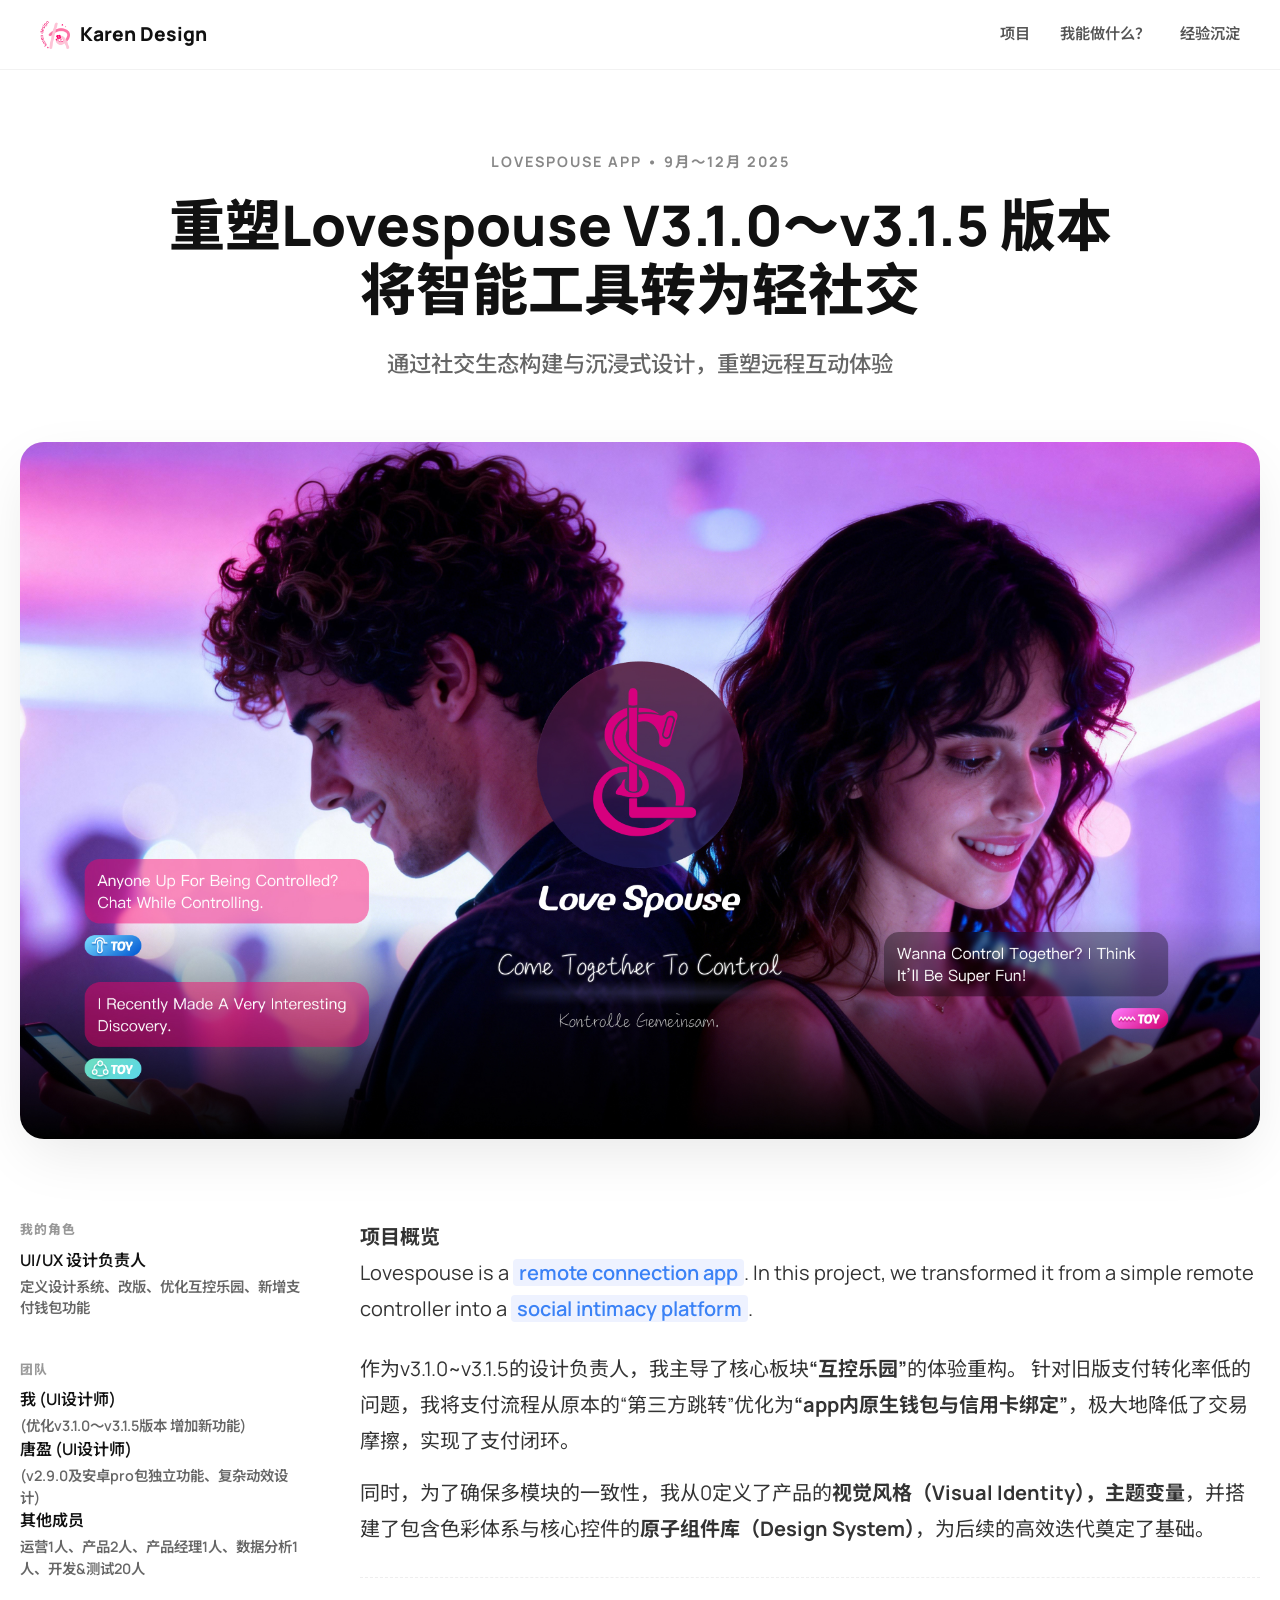
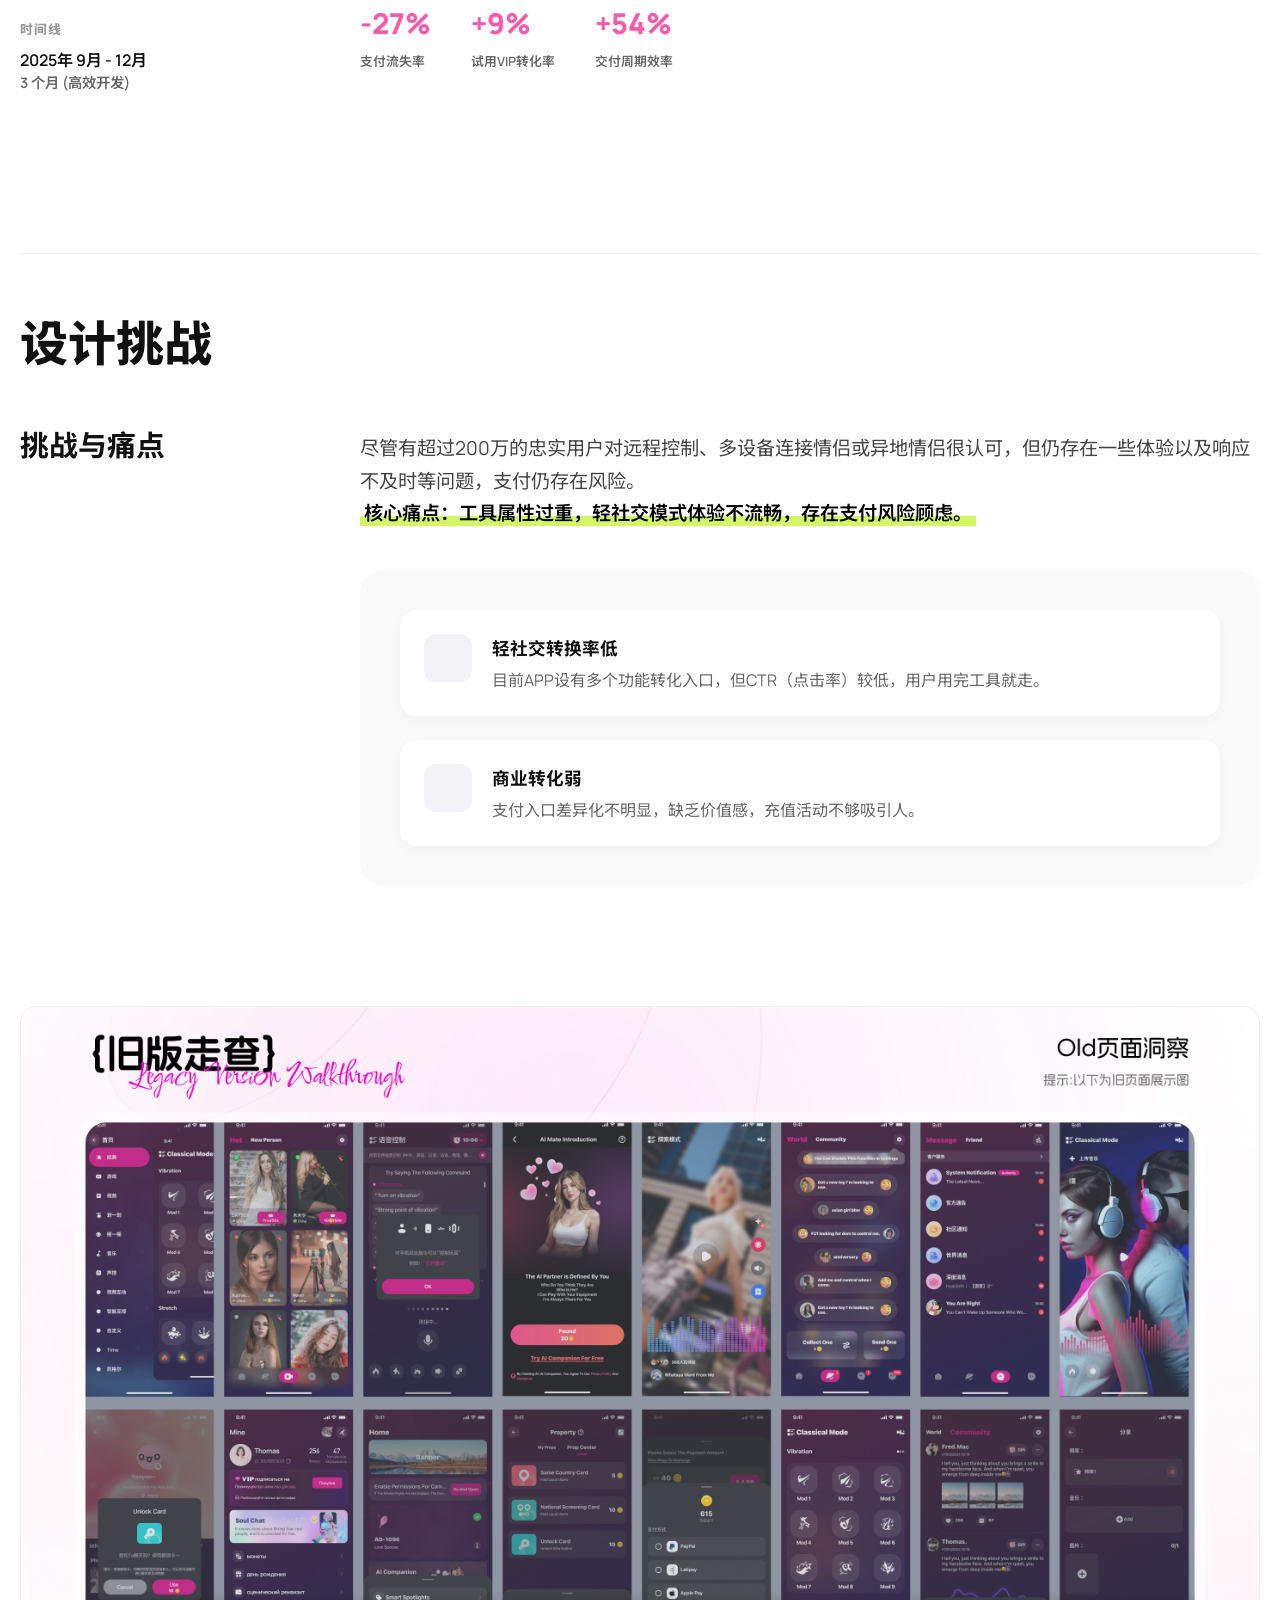
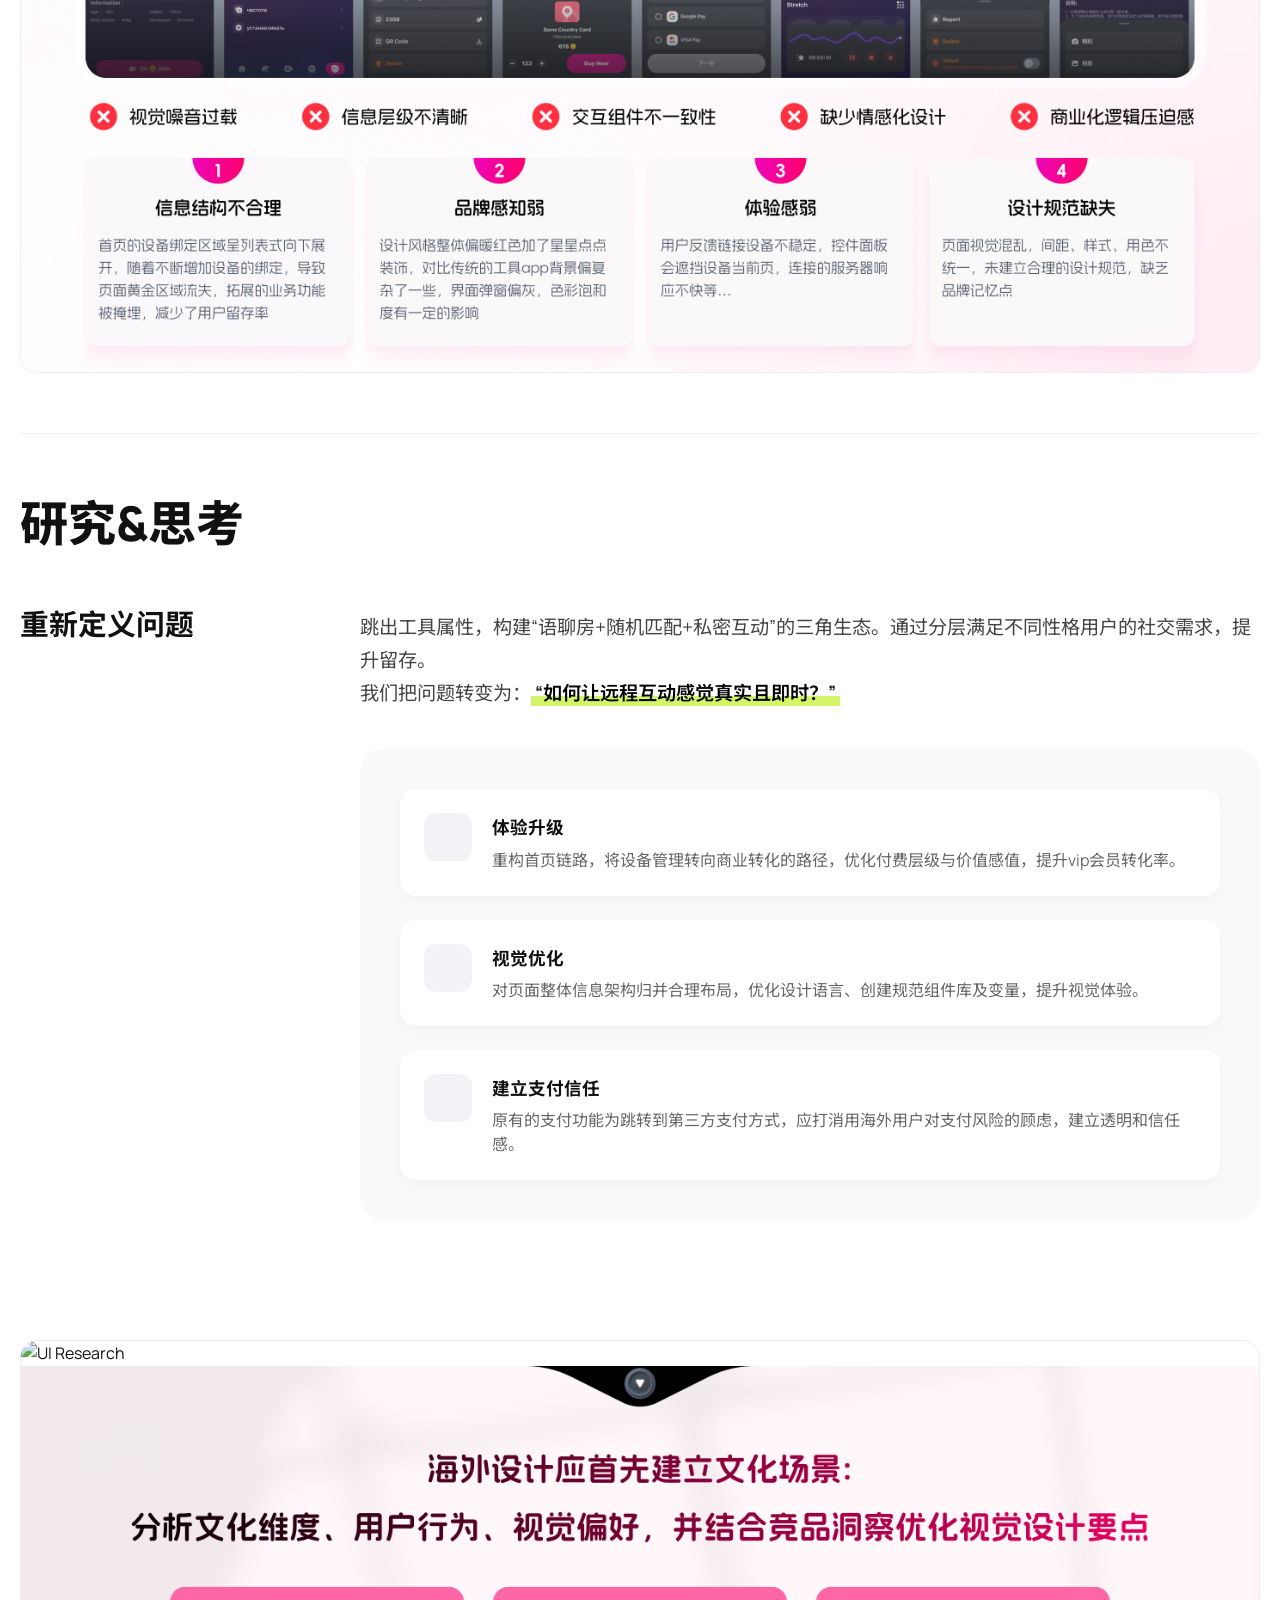
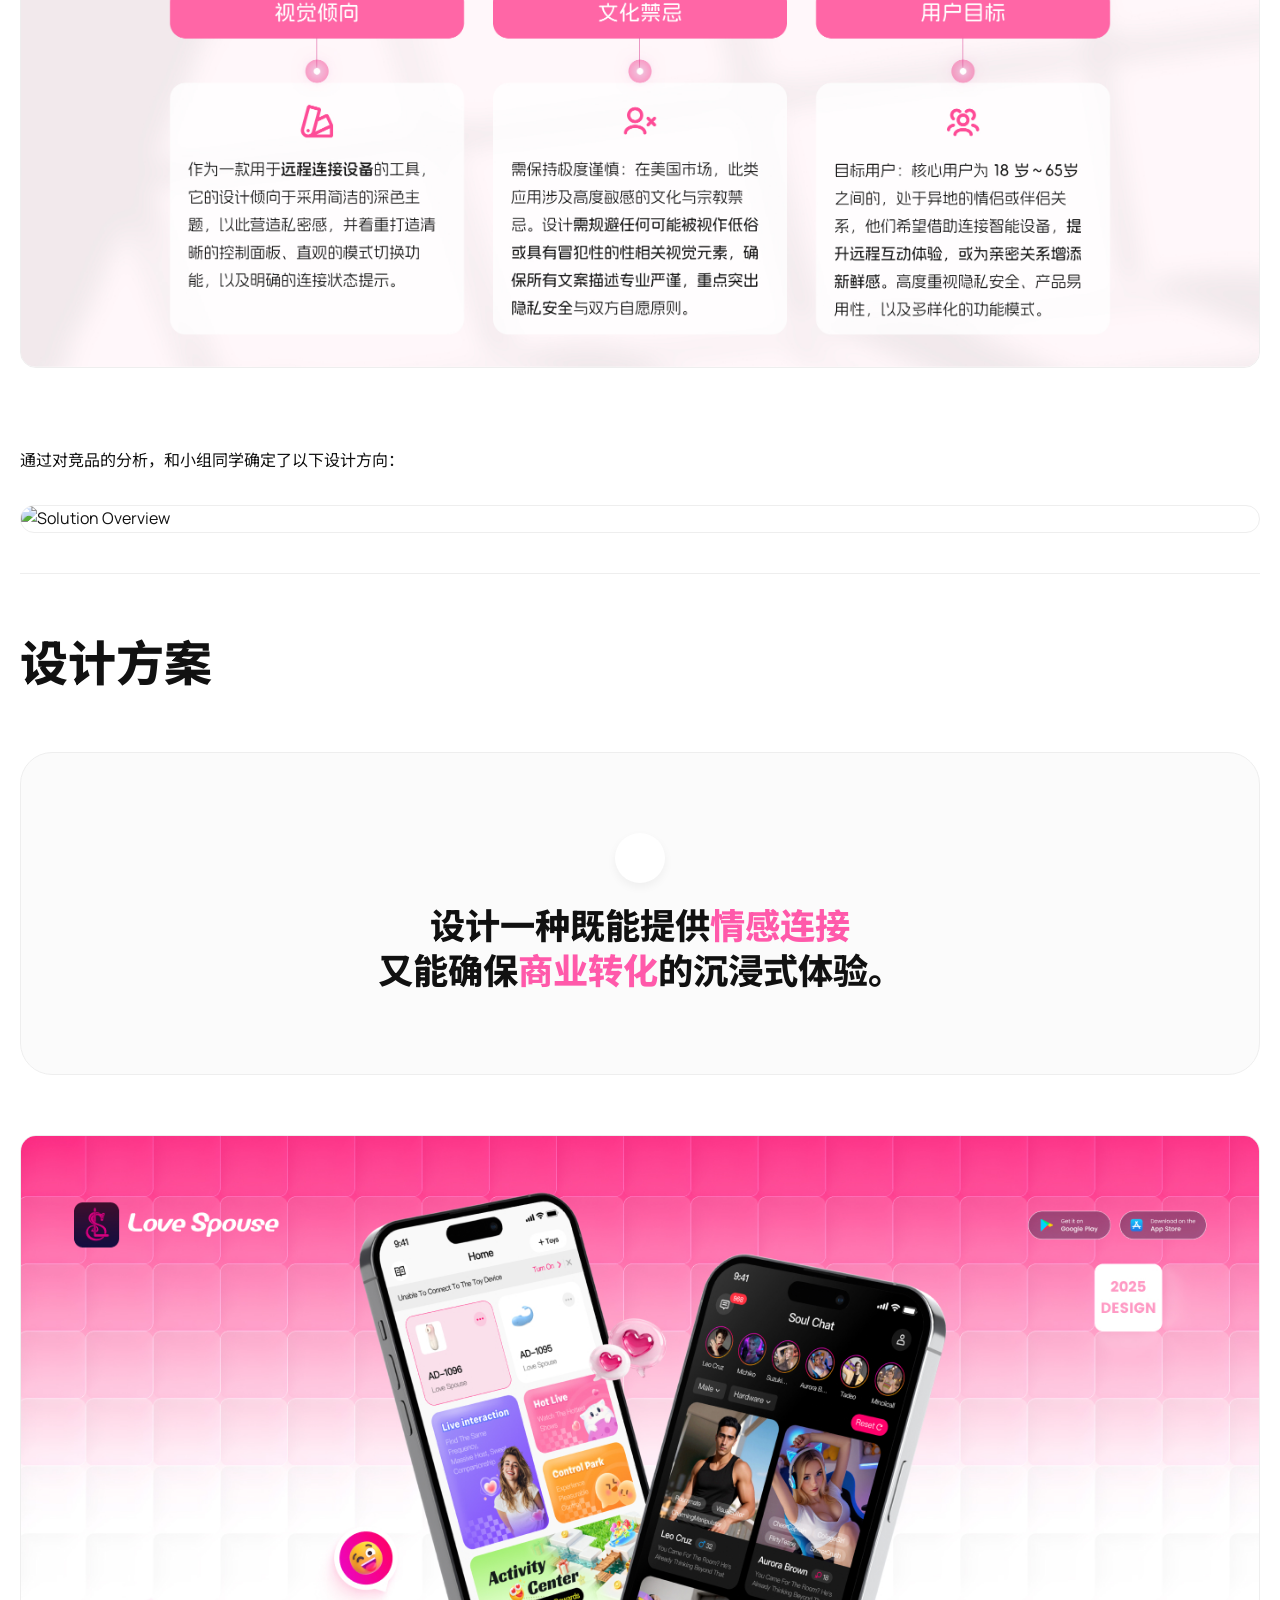
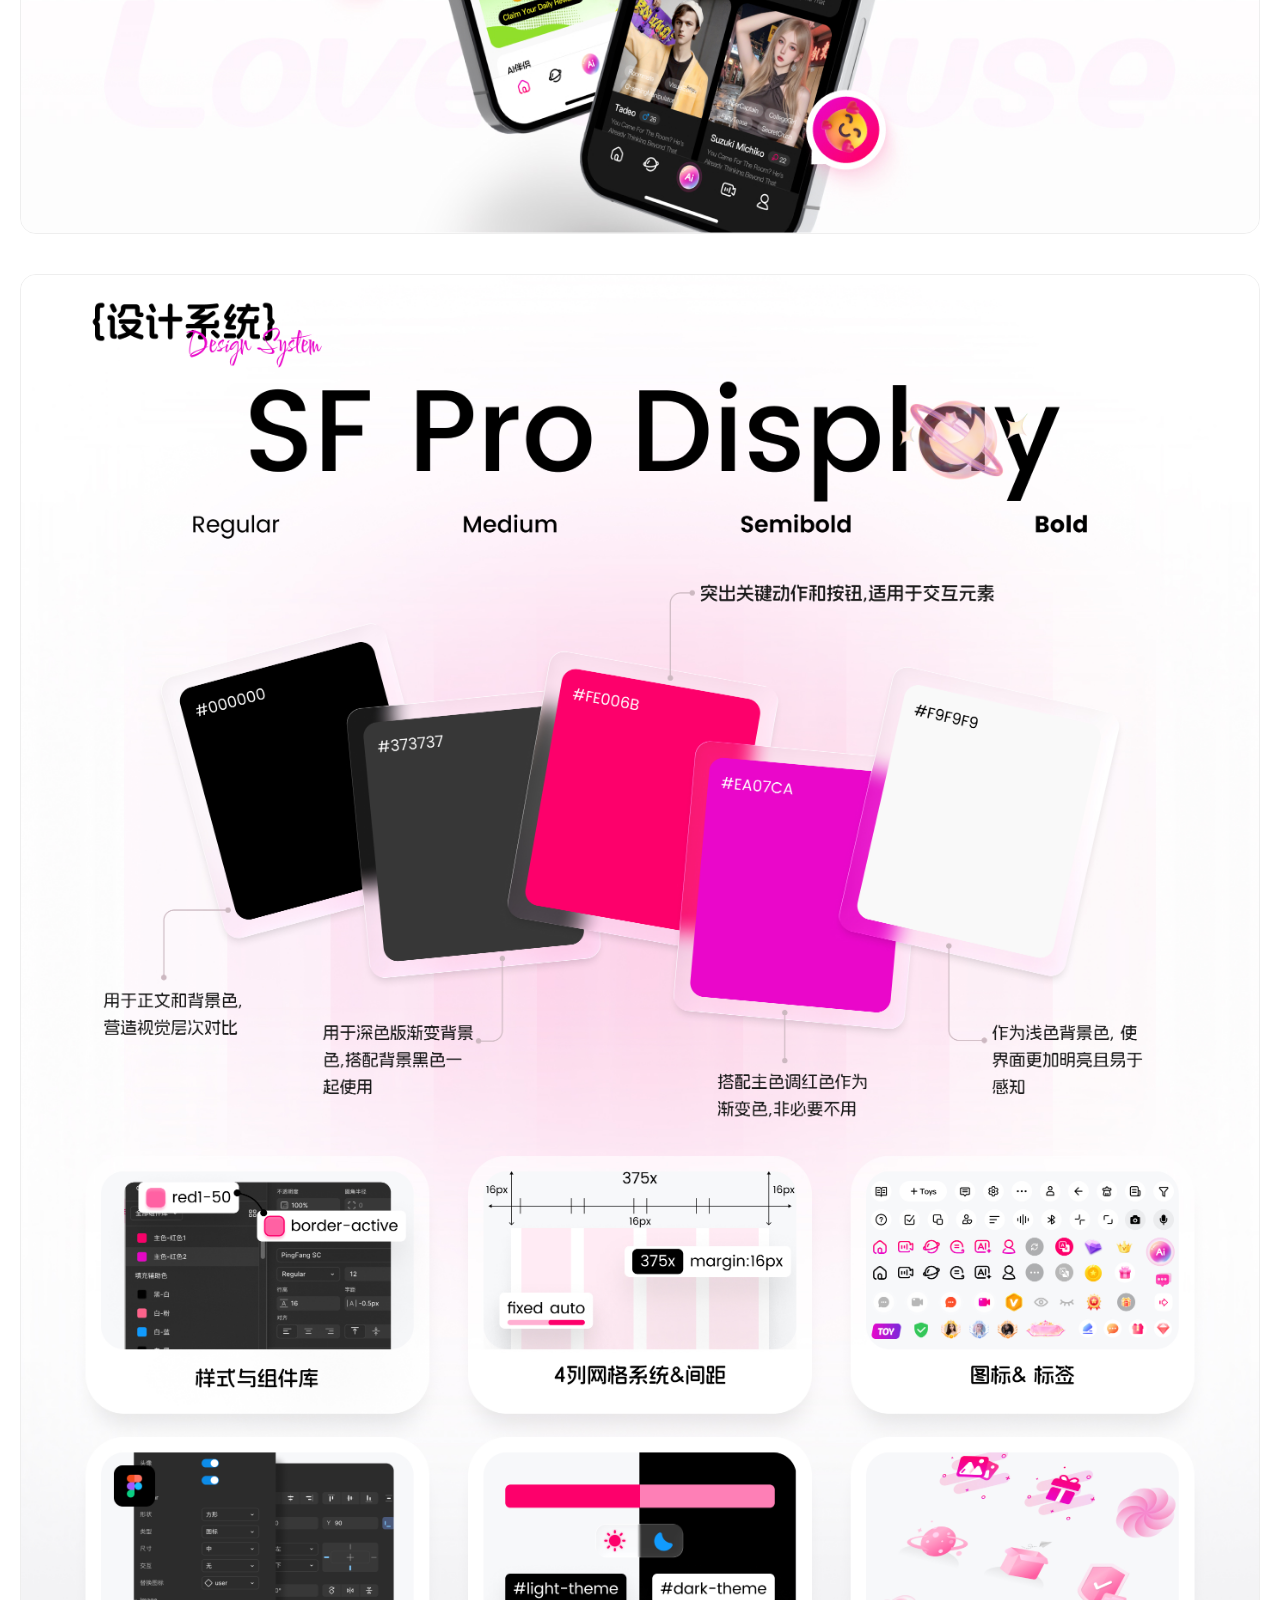
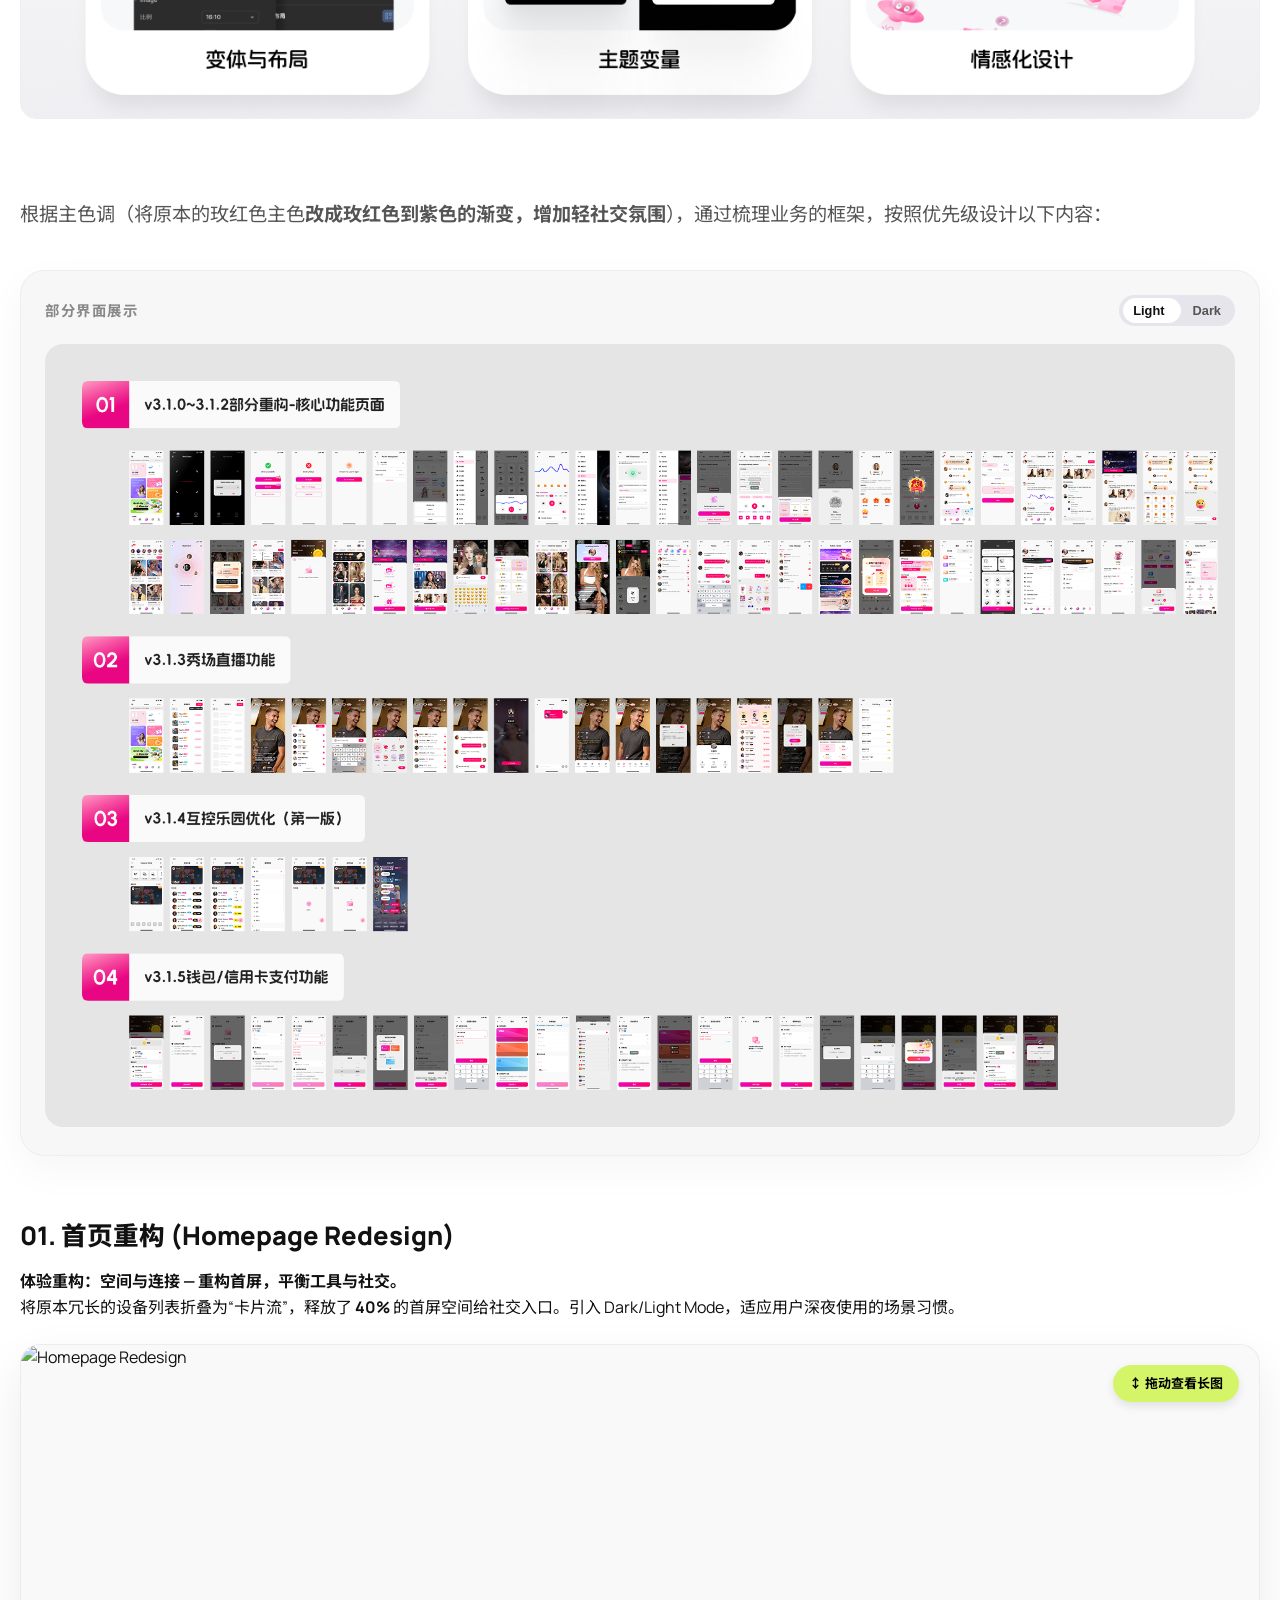
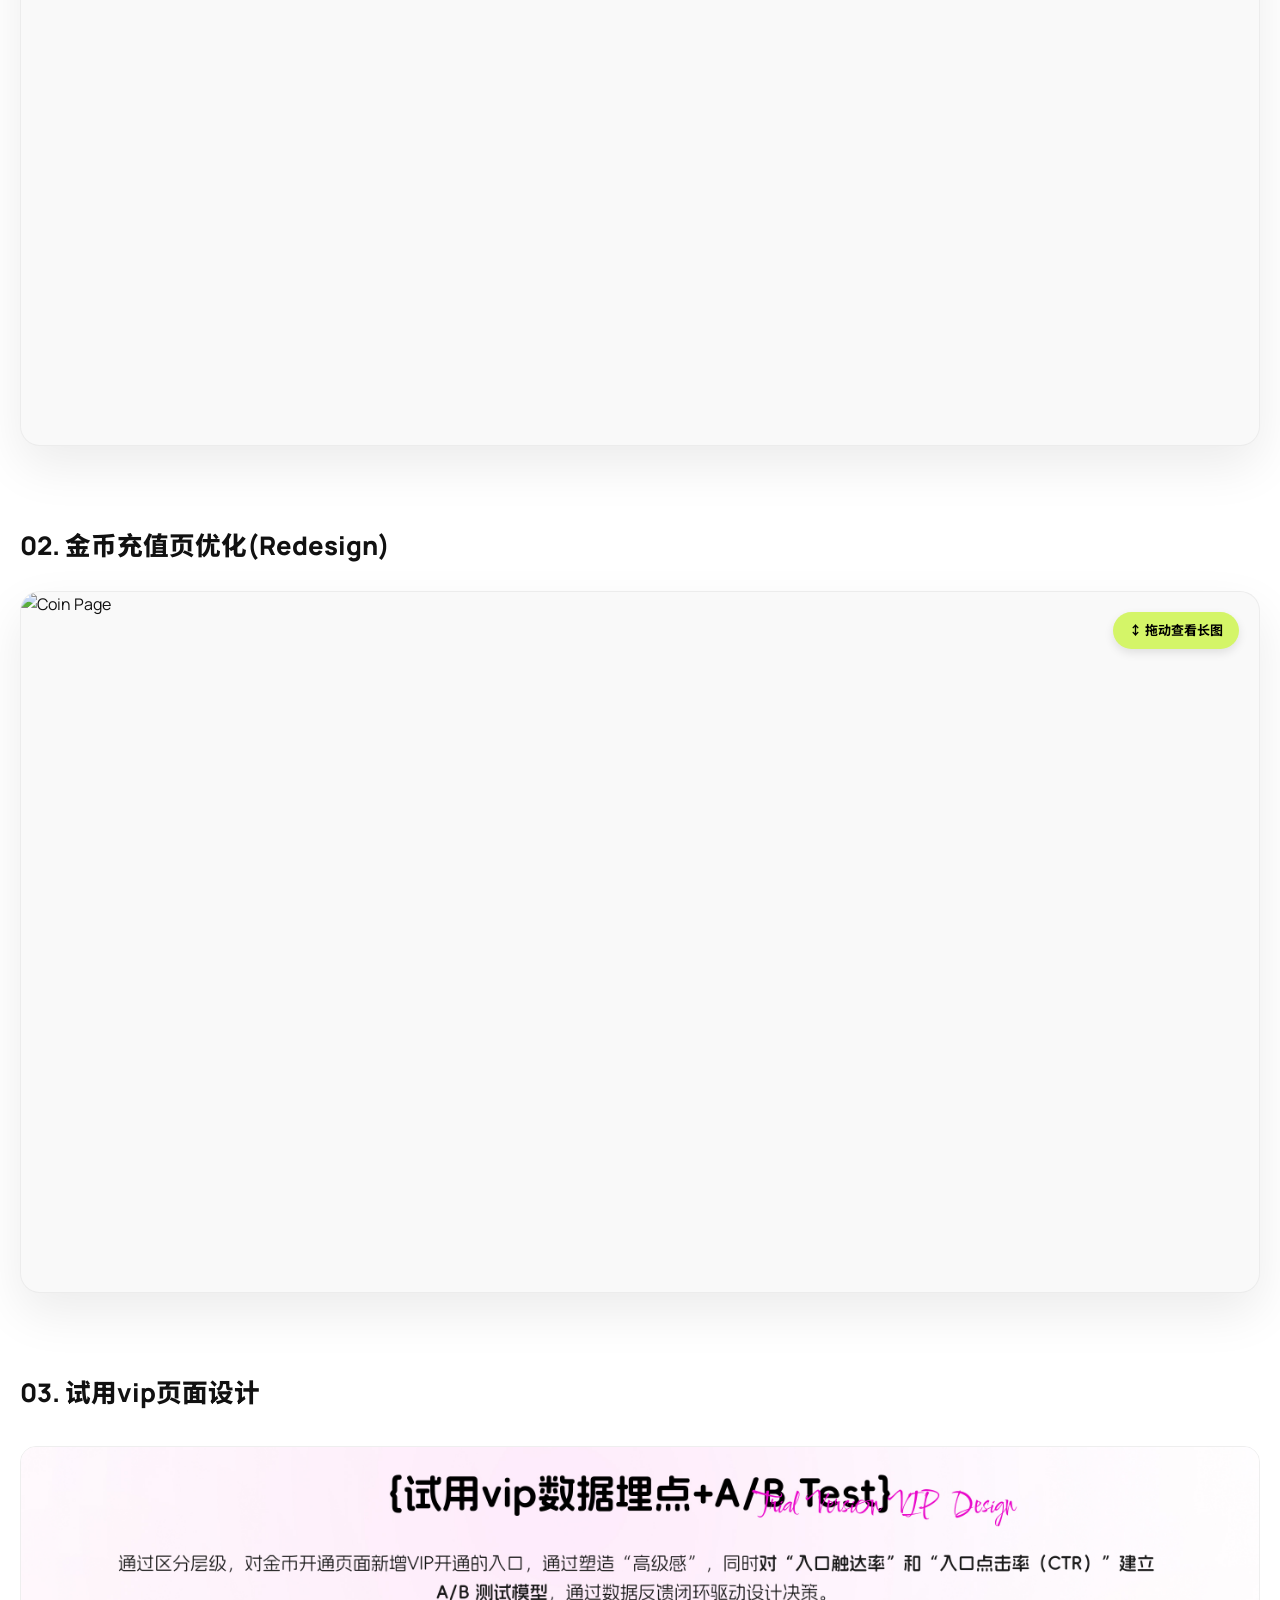
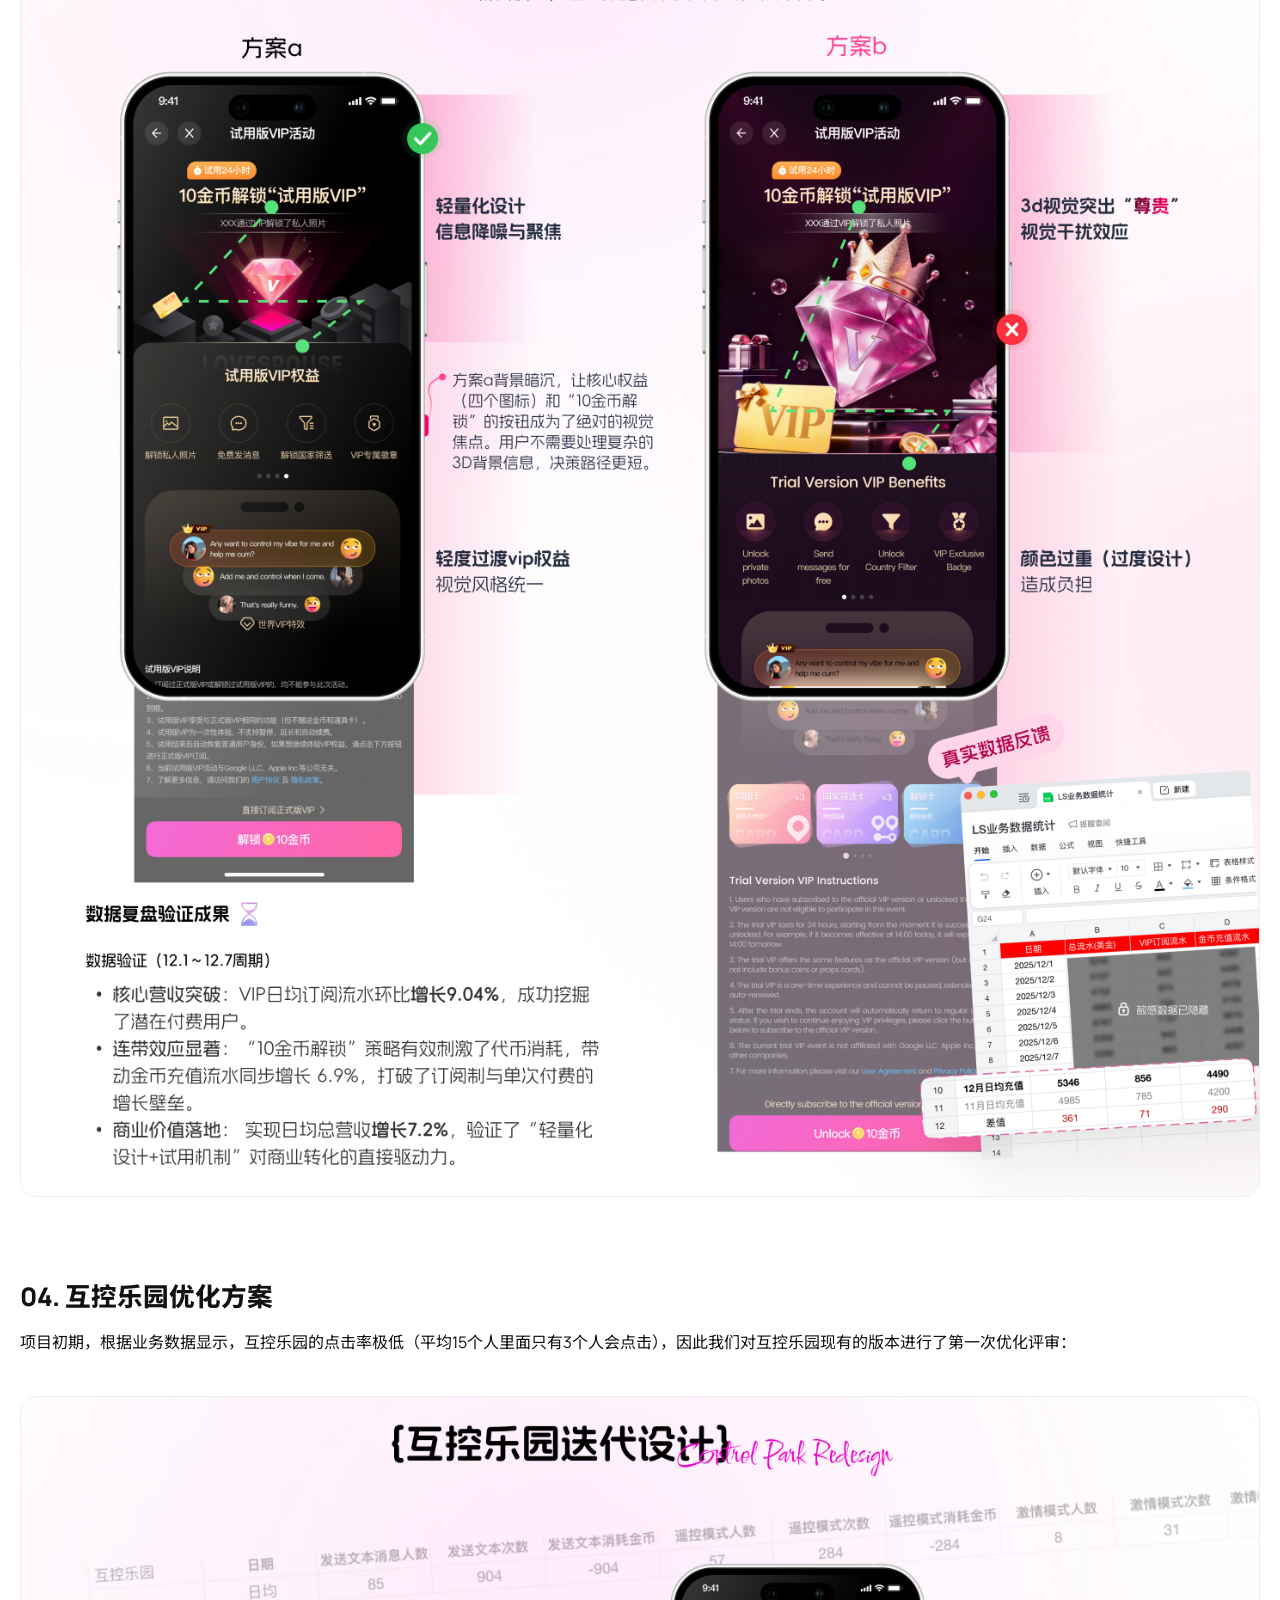
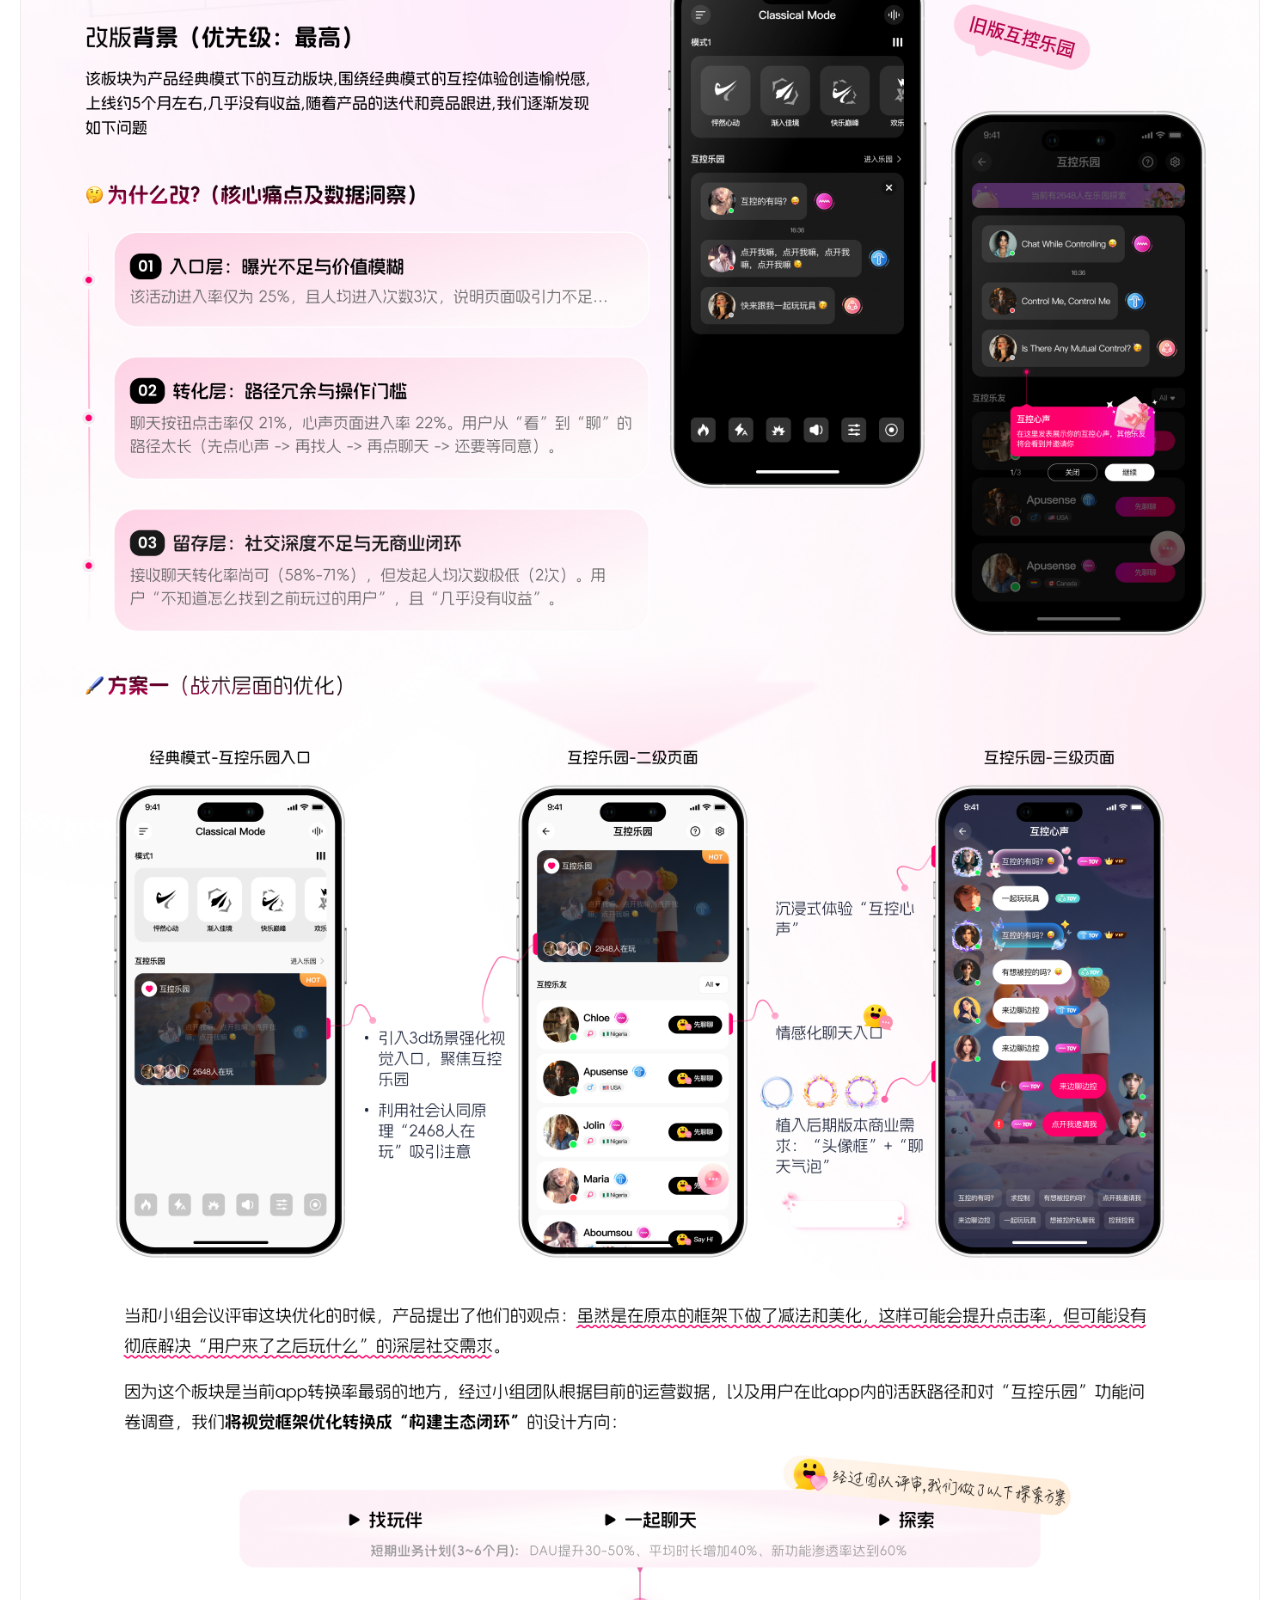
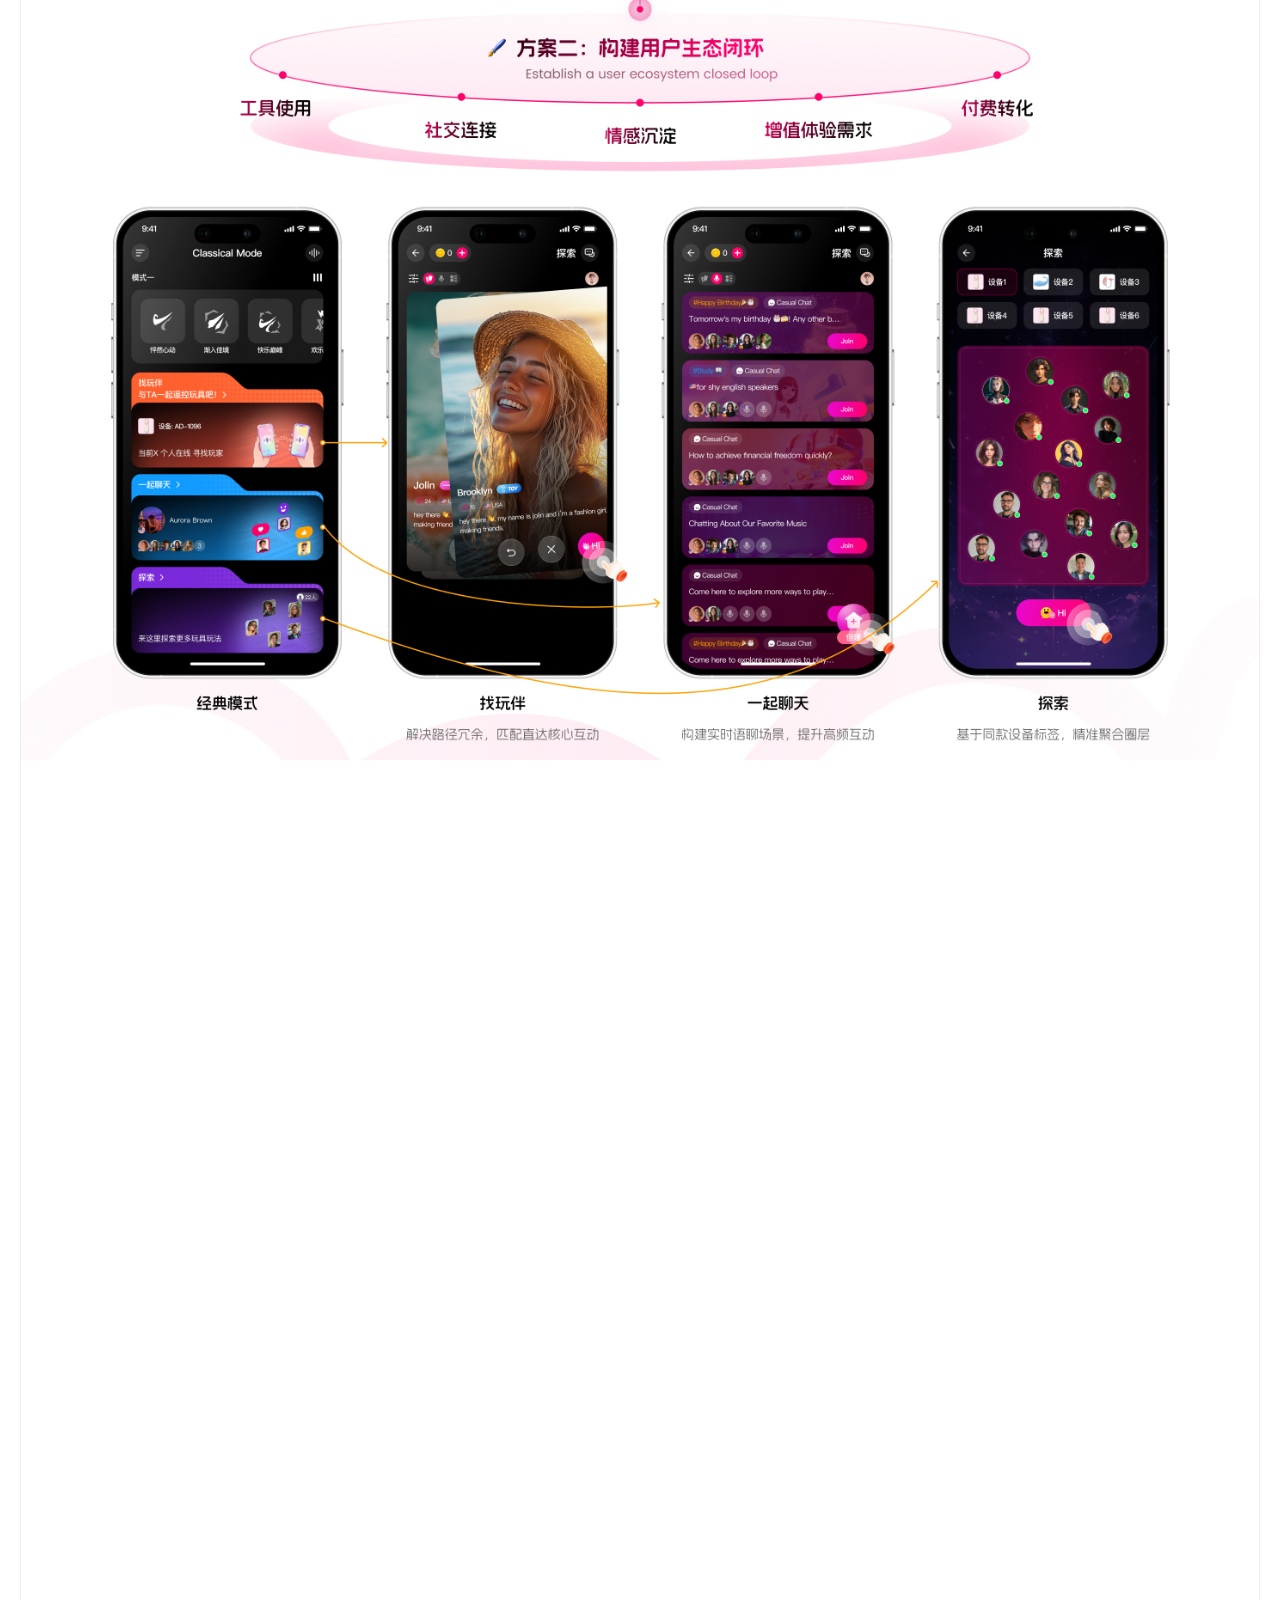
==== commit 03a709ed: "Add files via upload" ====
--- a/lovespouse.html
+++ b/lovespouse.html
@@ -411,7 +411,7 @@
     <div class="progress-container"><div class="progress-bar" id="progressBar"></div></div>
 
     <nav>
-        <a href="index.html" class="brand"><img src="logo.png" alt="Logo"> Karen Design</a>
+        <a href="index.html" class="brand"><img loading="lazy" decoding="async" src="logo.png" alt="Logo"> Karen Design</a>
         <div class="menu">
             <a href="index.html" class="nav-link">项目</a>
             <a href="services.html" class="nav-link">我能做什么？</a>
@@ -427,7 +427,7 @@
 
     <div class="project-hero-wrapper">
         <div class="project-hero-image">
-            <img src="ls-solution-01.jpg" alt="Hero Image">
+            <img loading="lazy" decoding="async" src="ls-solution-01.jpg" alt="Hero Image">
         </div>
     </div>
 
@@ -460,7 +460,7 @@
                         <p>唐盈 (UI设计师)</p>
                         <p style="font-size:0.9rem; color:#666; margin-top:4px;">(v2.9.0及安卓pro包独立功能、复杂动效设计)</p>
                         <p>其他成员</p>
-                        <p style="font-size:0.9rem; color:#666; margin-top:4px;">运营1人、产品2人、产品经理1人、开发&测试12人</p>
+                        <p style="font-size:0.9rem; color:#666; margin-top:4px;">运营1人、产品2人、产品经理1人、数据分析1人、开发&测试20人</p>
                     </div>
                     <div class="meta-item">
                         <h4>时间线</h4>
@@ -522,7 +522,7 @@
                         </div>
                     </div>
                 </div>
-                <img src="ls-challenge-02.jpg" class="content-img mb-60" alt="Research Data">
+                <img loading="lazy" decoding="async" src="ls-challenge-02.jpg" class="content-img mb-60" alt="Research Data">
 
             </section>
 
@@ -564,11 +564,11 @@
                     </div>
                 </div>
                 <div class="merged-image-container">
-                    <img src="ls-research-02.jpg" alt="UI Research" class="merged-img">
-                    <img src="ls-research-03.jpg" alt="UI Research" class="merged-img">
+                    <img loading="lazy" decoding="async" src="ls-research-02.jpg" alt="UI Research" class="merged-img">
+                    <img loading="lazy" decoding="async" src="ls-research-03.jpg" alt="UI Research" class="merged-img">
                 </div>
                 <p>通过对竞品的分析，和小组同学确定了以下设计方向：</p>
-                <img src="ls-process-01.jpg" class="content-img mb-40" alt="Solution Overview">
+                <img loading="lazy" decoding="async" src="ls-process-01.jpg" class="content-img mb-40" alt="Solution Overview">
             </section>
 
             <section id="design">
@@ -582,13 +582,12 @@
                     </h2>
                 </div>
 
-                <img src="ls-hero.jpg" class="content-img mb-40" alt="Solution Overview">
+                <img loading="lazy" decoding="async" src="ls-hero.jpg" class="content-img mb-40" alt="Solution Overview">
                 <div class="merged-image-container">
-                    <img src="ls-design system-01.jpg" alt="UI Research" class="merged-img">
+                    <img loading="lazy" decoding="async" src="ls-design system-01.jpg" alt="UI Research" class="merged-img">
                 </div> 
                 <p class="solution-subtitle">根据主色调（将原本的玫红色主色<strong>改成玫红色到紫色的渐变，增加轻社交氛围</strong>），通过梳理业务的框架，按照优先级设计以下内容：</p>
 
-                <!-- 亮 / 暗设计方案对比切换 -->
                 <div class="prototype-toggle-card">
                     <div class="prototype-toggle-header">
                         <span class="prototype-label">部分界面展示</span>
@@ -599,9 +598,8 @@
                         </button>
                     </div>
                     <div class="prototype-frame">
-                        <!-- TODO: 将这两张图片替换为你自己的亮色 / 暗色大图 -->
-                        <img src="ls-prototype-light.jpg" alt="亮色原型对比图" class="prototype-image active" id="prototypeImageLight">
-                        <img src="ls-prototype-dark.jpg" alt="暗色原型对比图" class="prototype-image" id="prototypeImageDark">
+                        <img loading="lazy" decoding="async" src="ls-prototype-light.jpg" alt="亮色原型对比图" class="prototype-image active" id="prototypeImageLight">
+                        <img loading="lazy" decoding="async" src="ls-prototype-dark.jpg" alt="暗色原型对比图" class="prototype-image" id="prototypeImageDark">
                     </div>
                 </div>
 
@@ -612,7 +610,7 @@
                     <div class="drag-scroll-wrapper">
                         <div class="drag-hint">↕️ 拖动查看长图</div>
                         <div class="drag-container vertical-mode">
-                            <img src="homepage-redesign.jpg" alt="Homepage Redesign">
+                            <img loading="lazy" decoding="async" src="homepage-redesign.jpg" alt="Homepage Redesign">
                         </div>
                     </div> 
                 </div>
@@ -623,85 +621,85 @@
                     <div class="drag-scroll-wrapper">
                         <div class="drag-hint">↕️ 拖动查看长图</div>
                         <div class="drag-container vertical-mode">
-                            <img src="image_05419b.jpg" alt="Coin Page">
+                            <img loading="lazy" decoding="async" src="image_05419b.jpg" alt="Coin Page">
                         </div>
                     </div>
                 </div>
 
                 <div class="solution-item">
                     <h3>03. 试用vip页面设计</h3>
-                    <img src="ls-vipcoins-a/btest.jpg" class="content-img mb-20" alt="Solution Overview">
+                    <img loading="lazy" decoding="async" src="ls-vipcoins-a/btest.jpg" class="content-img mb-20" alt="Solution Overview">
                 </div>
 
                 <div class="solution-item">
                     <h3>04. 互控乐园优化方案</h3>
                     <p>项目初期，根据业务数据显示，互控乐园的点击率极低（平均15个人里面只有3个人会点击），因此我们对互控乐园现有的版本进行了第一次优化评审：</p>
                     <div class="merged-image-container">
-                        <img src="ls-park-01.jpg" alt="UI Research" class="merged-img">
-                        <img src="ls-park-02.jpg" alt="UI Research" class="merged-img">
-                        <img src="ls-process.jpg" alt="UI Research" class="merged-img">
+                        <img loading="lazy" decoding="async" src="ls-park-01.jpg" alt="UI Research" class="merged-img">
+                        <img loading="lazy" decoding="async" src="ls-park-02.jpg" alt="UI Research" class="merged-img">
+                        <img loading="lazy" decoding="async" src="ls-process.jpg" alt="UI Research" class="merged-img">
                     </div>
                     <p>为验证生态闭环的有效性，我们在开发前进行了灰度测试（Gray-box Testing），随机抽取了 50 名活跃用户对三类核心场景进行体验反馈。</p>
                     <div class="drag-scroll-wrapper">
                         <div class="drag-hint">↕️↔️ 拖动查看方案二高清流程图</div>
                         <div class="drag-container frame-pan-mode" id="framePanControlPark">
                             <div class="pan-inner">
-                                <img src="control park-01.jpg" alt="互控乐园流程图">
+                                <img loading="lazy" decoding="async" src="control park-01.jpg" alt="互控乐园流程图">
                             </div>
                         </div>
                     </div>
-                    <img src="ls-park-04.jpg" alt="UI Research" class="merged-img">                    
+                    <img loading="lazy" decoding="async" src="ls-park-04.jpg" alt="UI Research" class="merged-img">                    
                 </div>
                 
                 <div class="solution-item">
                     <h3>05. 支付与信任</h3>
                     <h4><strong>商业增长：</strong>无摩擦支付 — 优化付费路径并建立信任。</h4>
                     <p>在海外市场，信任是付费的基础。我们将跳出式支付改为 In-App Wallet，并增加安全背书。优化后，支付流失率降低<strong>30%</strong>。</p>
-                    <img src="ls-pay-01.jpg" class="content-img mb-40" alt="Research Process">
+                    <img loading="lazy" decoding="async" src="ls-pay-01.jpg" class="content-img mb-40" alt="Research Process">
                     
                     <div class="marquee-wrapper scroll-left">
                         <div class="marquee-track">
-                            <img src="ui-01.jpg" class="marquee-item" alt="UI 1">
-                            <img src="ui-02.jpg" class="marquee-item" alt="UI 2">
-                            <img src="ui-03.jpg" class="marquee-item" alt="UI 3">
-                            <img src="ui-04.jpg" class="marquee-item" alt="UI 4">
-                            <img src="ui-05.jpg" class="marquee-item" alt="UI 5">
-                            <img src="ui-06.jpg" class="marquee-item" alt="UI 6">
-                            <img src="ui-07.jpg" class="marquee-item" alt="UI 7">
-                            <img src="ui-08.jpg" class="marquee-item" alt="UI 8">
-                            <img src="ui-09.jpg" class="marquee-item" alt="UI 9">
+                            <img loading="lazy" decoding="async" src="ui-01.jpg" class="marquee-item" alt="UI 1">
+                            <img loading="lazy" decoding="async" src="ui-02.jpg" class="marquee-item" alt="UI 2">
+                            <img loading="lazy" decoding="async" src="ui-03.jpg" class="marquee-item" alt="UI 3">
+                            <img loading="lazy" decoding="async" src="ui-04.jpg" class="marquee-item" alt="UI 4">
+                            <img loading="lazy" decoding="async" src="ui-05.jpg" class="marquee-item" alt="UI 5">
+                            <img loading="lazy" decoding="async" src="ui-06.jpg" class="marquee-item" alt="UI 6">
+                            <img loading="lazy" decoding="async" src="ui-07.jpg" class="marquee-item" alt="UI 7">
+                            <img loading="lazy" decoding="async" src="ui-08.jpg" class="marquee-item" alt="UI 8">
+                            <img loading="lazy" decoding="async" src="ui-09.jpg" class="marquee-item" alt="UI 9">
                 
-                            <img src="ui-01.jpg" class="marquee-item" alt="UI 1">
-                            <img src="ui-02.jpg" class="marquee-item" alt="UI 2">
-                            <img src="ui-03.jpg" class="marquee-item" alt="UI 3">
-                            <img src="ui-04.jpg" class="marquee-item" alt="UI 4">
-                            <img src="ui-05.jpg" class="marquee-item" alt="UI 5">
-                            <img src="ui-06.jpg" class="marquee-item" alt="UI 6">
-                            <img src="ui-07.jpg" class="marquee-item" alt="UI 7">
-                            <img src="ui-08.jpg" class="marquee-item" alt="UI 8">
-                            <img src="ui-09.jpg" class="marquee-item" alt="UI 9">
+                            <img loading="lazy" decoding="async" src="ui-01.jpg" class="marquee-item" alt="UI 1">
+                            <img loading="lazy" decoding="async" src="ui-02.jpg" class="marquee-item" alt="UI 2">
+                            <img loading="lazy" decoding="async" src="ui-03.jpg" class="marquee-item" alt="UI 3">
+                            <img loading="lazy" decoding="async" src="ui-04.jpg" class="marquee-item" alt="UI 4">
+                            <img loading="lazy" decoding="async" src="ui-05.jpg" class="marquee-item" alt="UI 5">
+                            <img loading="lazy" decoding="async" src="ui-06.jpg" class="marquee-item" alt="UI 6">
+                            <img loading="lazy" decoding="async" src="ui-07.jpg" class="marquee-item" alt="UI 7">
+                            <img loading="lazy" decoding="async" src="ui-08.jpg" class="marquee-item" alt="UI 8">
+                            <img loading="lazy" decoding="async" src="ui-09.jpg" class="marquee-item" alt="UI 9">
                         </div>
                     </div>
                 
                     <div class="marquee-wrapper scroll-right" style="margin-top:-20px;">
                         <div class="marquee-track">
-                            <img src="ui-10.jpg" class="marquee-item" alt="UI 10">
-                            <img src="ui-11.jpg" class="marquee-item" alt="UI 11">
-                            <img src="ui-12.jpg" class="marquee-item" alt="UI 12">
-                            <img src="ui-13.jpg" class="marquee-item" alt="UI 13">
-                            <img src="ui-14.jpg" class="marquee-item" alt="UI 14">
-                            <img src="ui-15.jpg" class="marquee-item" alt="UI 15">
-                            <img src="ui-16.jpg" class="marquee-item" alt="UI 16">
-                            <img src="ui-17.jpg" class="marquee-item" alt="UI 17">
+                            <img loading="lazy" decoding="async" src="ui-10.jpg" class="marquee-item" alt="UI 10">
+                            <img loading="lazy" decoding="async" src="ui-11.jpg" class="marquee-item" alt="UI 11">
+                            <img loading="lazy" decoding="async" src="ui-12.jpg" class="marquee-item" alt="UI 12">
+                            <img loading="lazy" decoding="async" src="ui-13.jpg" class="marquee-item" alt="UI 13">
+                            <img loading="lazy" decoding="async" src="ui-14.jpg" class="marquee-item" alt="UI 14">
+                            <img loading="lazy" decoding="async" src="ui-15.jpg" class="marquee-item" alt="UI 15">
+                            <img loading="lazy" decoding="async" src="ui-16.jpg" class="marquee-item" alt="UI 16">
+                            <img loading="lazy" decoding="async" src="ui-17.jpg" class="marquee-item" alt="UI 17">
                 
-                            <img src="ui-10.jpg" class="marquee-item" alt="UI 10">
-                            <img src="ui-11.jpg" class="marquee-item" alt="UI 11">
-                            <img src="ui-12.jpg" class="marquee-item" alt="UI 12">
-                            <img src="ui-13.jpg" class="marquee-item" alt="UI 13">
-                            <img src="ui-14.jpg" class="marquee-item" alt="UI 14">
-                            <img src="ui-15.jpg" class="marquee-item" alt="UI 15">
-                            <img src="ui-16.jpg" class="marquee-item" alt="UI 16">
-                            <img src="ui-17.jpg" class="marquee-item" alt="UI 17">
+                            <img loading="lazy" decoding="async" src="ui-10.jpg" class="marquee-item" alt="UI 10">
+                            <img loading="lazy" decoding="async" src="ui-11.jpg" class="marquee-item" alt="UI 11">
+                            <img loading="lazy" decoding="async" src="ui-12.jpg" class="marquee-item" alt="UI 12">
+                            <img loading="lazy" decoding="async" src="ui-13.jpg" class="marquee-item" alt="UI 13">
+                            <img loading="lazy" decoding="async" src="ui-14.jpg" class="marquee-item" alt="UI 14">
+                            <img loading="lazy" decoding="async" src="ui-15.jpg" class="marquee-item" alt="UI 15">
+                            <img loading="lazy" decoding="async" src="ui-16.jpg" class="marquee-item" alt="UI 16">
+                            <img loading="lazy" decoding="async" src="ui-17.jpg" class="marquee-item" alt="UI 17">
                         </div>
                     </div>
 
@@ -710,8 +708,8 @@
                     <h3>06. 运营赋能 (Efficiency & AIGC)</h3>
                     <p>利用 AI 工具生成运营素材，将设计产出效率提升 320%，支撑了高频的全球化运营活动。</p>
                     <div class="merged-image-container">
-                        <img src="ls-aigc-02.jpg" alt="UI Research" class="merged-img">
-                        <img src="ls-aigc-01.jpg" alt="UI Research" class="merged-img">
+                        <img loading="lazy" decoding="async" src="ls-aigc-02.jpg" alt="UI Research" class="merged-img">
+                        <img loading="lazy" decoding="async" src="ls-aigc-01.jpg" alt="UI Research" class="merged-img">
                     </div>
                 </div>
     
